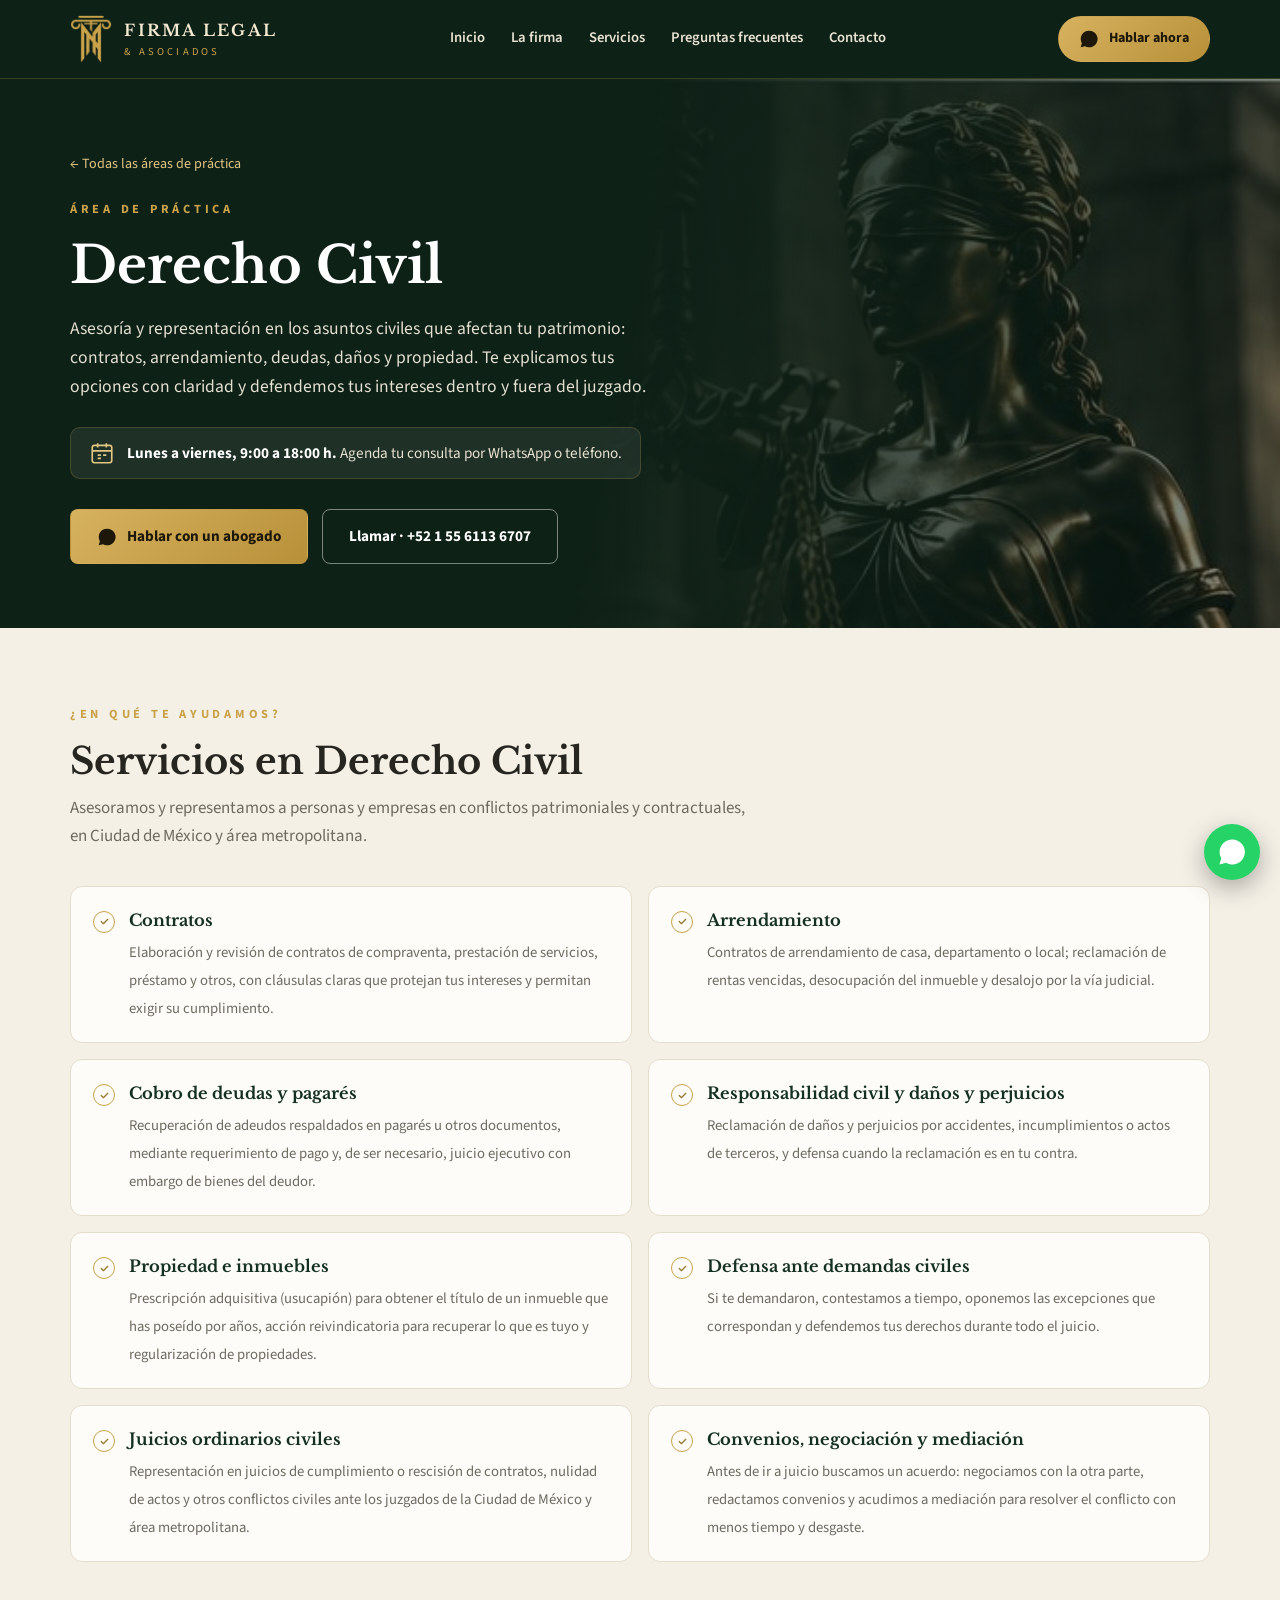
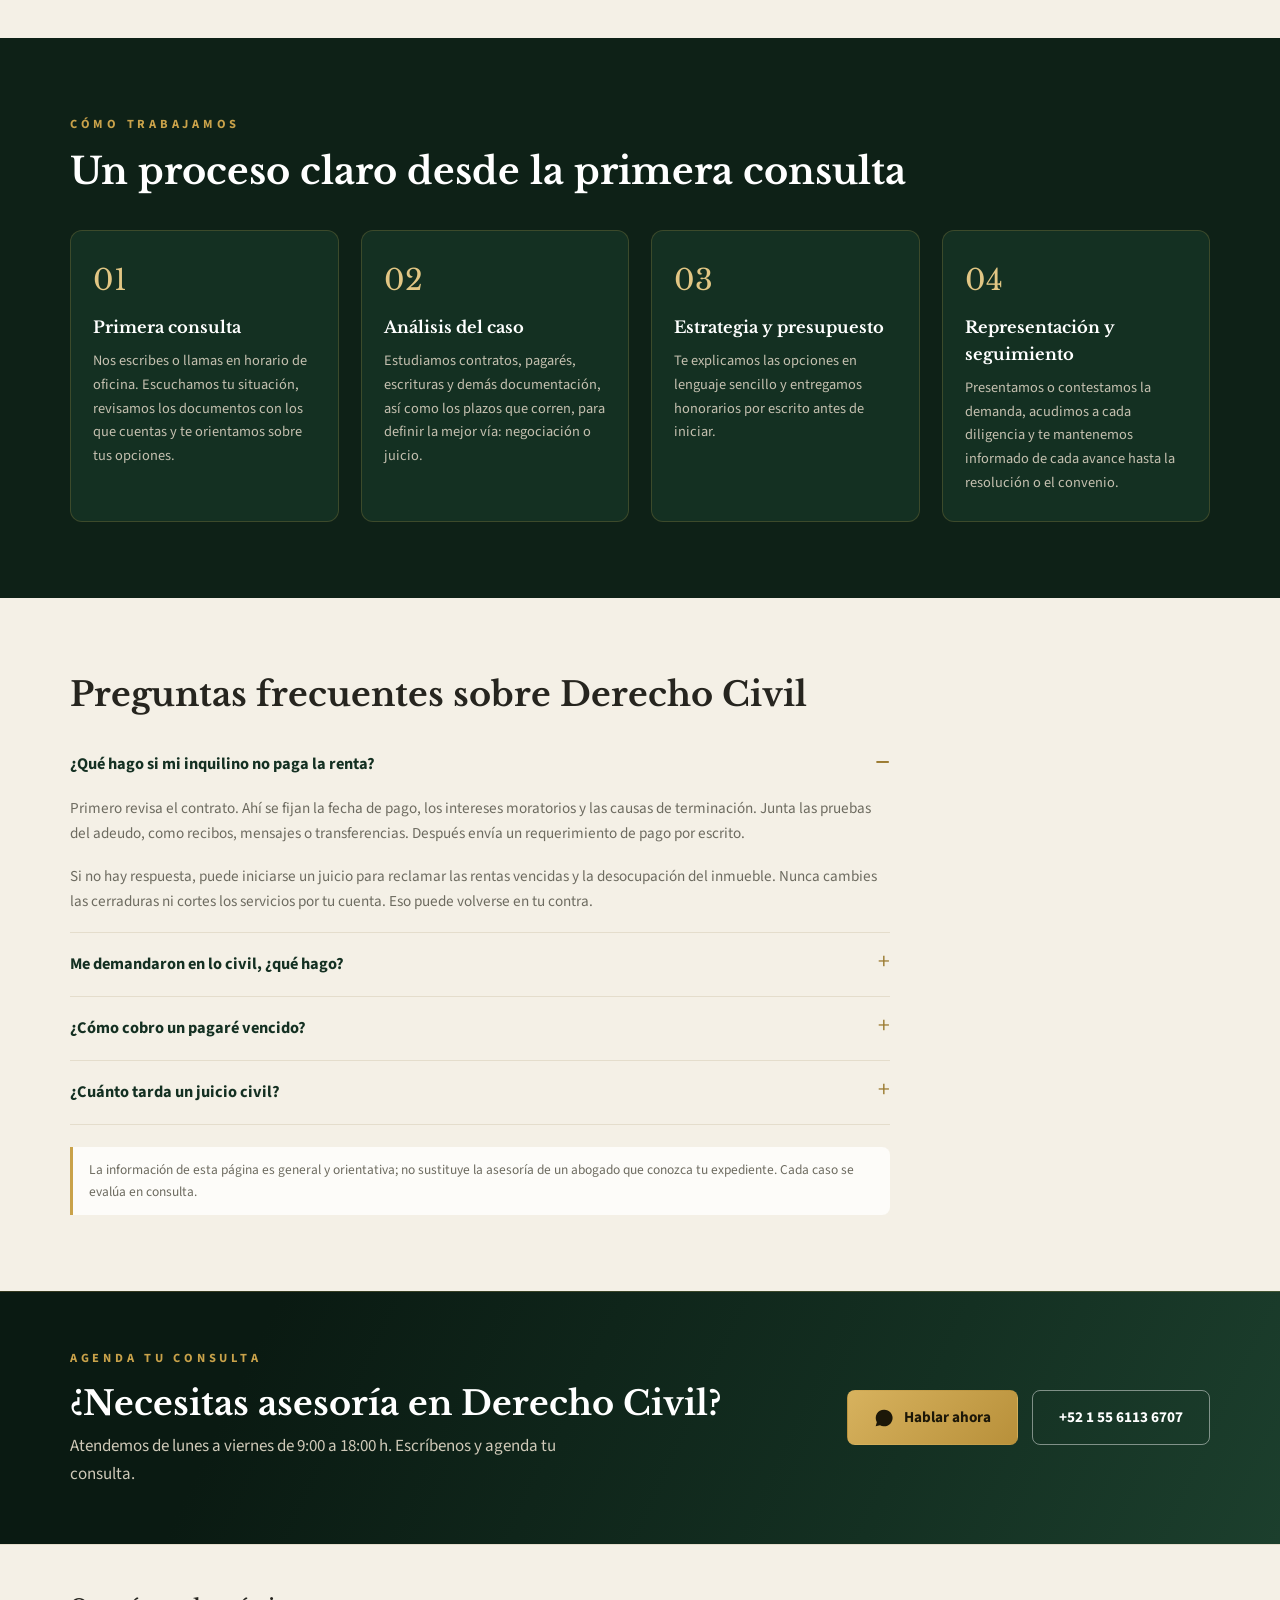
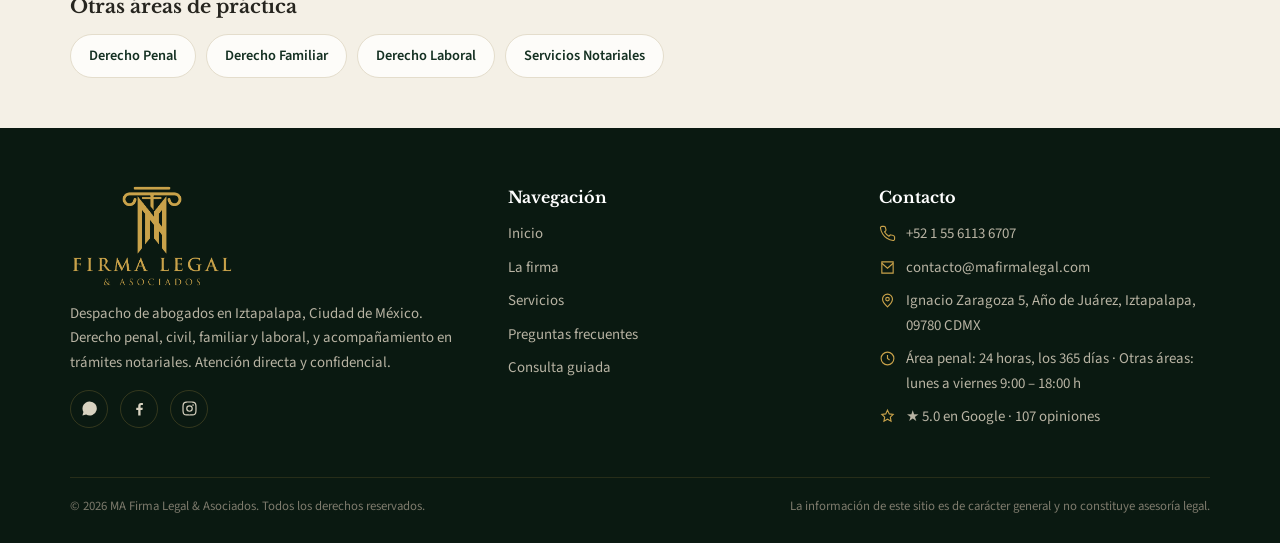
==== civil.html @ 62183c1e "Cambios del cliente: horarios, páginas por área, +11 años, estatua en celular y redes - Portada: hor" ====
<!doctype html>
<html lang="es">
<head>
<meta charset="utf-8">
<meta name="viewport" content="width=device-width, initial-scale=1">
<title>Derecho Civil | Firma Legal & Asociados</title>
<meta name="description" content="Abogados en Derecho Civil en Ciudad de México: contratos, arrendamiento, cobro de pagarés, daños y perjuicios, propiedad e inmuebles y defensa en juicios civiles.">
<link rel="icon" type="image/png" href="assets/marca-dorada.png">
<link rel="preconnect" href="https://fonts.googleapis.com">
<link rel="preconnect" href="https://fonts.gstatic.com" crossorigin>
<link href="https://fonts.googleapis.com/css2?family=Libre+Baskerville:ital,wght@0,400;0,700;1,400&family=Source+Sans+3:wght@400;600;700&display=swap" rel="stylesheet">
<link rel="stylesheet" href="assets/area.css">
</head>
<body data-wa="Hola, necesito asesoría en Derecho Civil.">

<header>
  <div class="wrap nav">
    <a href="index.html" class="brand">
      <img src="assets/marca-dorada.png" alt="Firma Legal & Asociados">
      <div>FIRMA LEGAL<small>& Asociados</small></div>
    </a>
    <nav class="menu" id="menu">
      <a href="index.html">Inicio</a>
      <a href="index.html#firma">La firma</a>
      <a href="index.html#areas">Servicios</a>
      <a href="index.html#faq">Preguntas frecuentes</a>
      <a href="index.html#contacto">Contacto</a>
    </nav>
    <a href="#" class="btn btn-oro wa-link"><svg class="ico-wa" viewBox="0 0 24 24"><path d="M17.5 14.4c-.3-.1-1.8-.9-2-1-.3-.1-.5-.1-.7.1-.2.3-.8 1-.9 1.2-.2.2-.3.2-.6.1-.3-.1-1.3-.5-2.4-1.5-.9-.8-1.5-1.8-1.7-2.1-.2-.3 0-.5.1-.6l.4-.5.3-.5v-.5c-.1-.1-.7-1.6-.9-2.2-.2-.6-.5-.5-.7-.5h-.6c-.2 0-.5.1-.8.4-.3.3-1 1-1 2.5s1.1 2.9 1.2 3.1c.1.2 2.1 3.2 5.1 4.5 2.5 1 3 .8 3.6.8.6-.1 1.8-.7 2-1.4.2-.7.2-1.3.2-1.4-.1-.2-.3-.3-.6-.4zM12 2a10 10 0 0 0-8.6 15l-1.4 5 5.2-1.4A10 10 0 1 0 12 2z"/></svg>Hablar ahora</a>
    <button class="burger" id="burger" aria-label="Menú"><span></span><span></span><span></span></button>
  </div>
</header>

<section class="area-hero">
  <div class="wrap">
    <a class="volver" href="index.html#areas">← Todas las áreas de práctica</a>
    <span class="eyebrow">Área de práctica</span>
    <h1>Derecho Civil</h1>
    <p class="sub">Asesoría y representación en los asuntos civiles que afectan tu patrimonio: contratos, arrendamiento, deudas, daños y propiedad. Te explicamos tus opciones con claridad y defendemos tus intereses dentro y fuera del juzgado.</p>
    <div class="horario"><svg viewBox="0 0 24 24"><rect x="3" y="5" width="18" height="16" rx="2"/><path d="M3 10h18M8 3v4M16 3v4M8 14h3M13 14h3M8 17h3"/></svg><div><b>Lunes a viernes, 9:00 a 18:00 h.</b> Agenda tu consulta por WhatsApp o teléfono.</div></div>
    <div class="ctas">
      <a href="#" class="btn btn-oro wa-link"><svg class="ico-wa" viewBox="0 0 24 24"><path d="M17.5 14.4c-.3-.1-1.8-.9-2-1-.3-.1-.5-.1-.7.1-.2.3-.8 1-.9 1.2-.2.2-.3.2-.6.1-.3-.1-1.3-.5-2.4-1.5-.9-.8-1.5-1.8-1.7-2.1-.2-.3 0-.5.1-.6l.4-.5.3-.5v-.5c-.1-.1-.7-1.6-.9-2.2-.2-.6-.5-.5-.7-.5h-.6c-.2 0-.5.1-.8.4-.3.3-1 1-1 2.5s1.1 2.9 1.2 3.1c.1.2 2.1 3.2 5.1 4.5 2.5 1 3 .8 3.6.8.6-.1 1.8-.7 2-1.4.2-.7.2-1.3.2-1.4-.1-.2-.3-.3-.6-.4zM12 2a10 10 0 0 0-8.6 15l-1.4 5 5.2-1.4A10 10 0 1 0 12 2z"/></svg>Hablar con un abogado</a>
      <a href="tel:+525561136707" class="btn btn-borde">Llamar · +52 1 55 6113 6707</a>
    </div>
  </div>
</section>

<section class="servicios">
  <div class="wrap">
    <span class="eyebrow">¿En qué te ayudamos?</span>
    <h2>Servicios en Derecho Civil</h2>
    <p class="intro">Asesoramos y representamos a personas y empresas en conflictos patrimoniales y contractuales, en Ciudad de México y área metropolitana.</p>
    <ul class="lista">
      <li><b>Contratos</b><span>Elaboración y revisión de contratos de compraventa, prestación de servicios, préstamo y otros, con cláusulas claras que protejan tus intereses y permitan exigir su cumplimiento.</span></li>
      <li><b>Arrendamiento</b><span>Contratos de arrendamiento de casa, departamento o local; reclamación de rentas vencidas, desocupación del inmueble y desalojo por la vía judicial.</span></li>
      <li><b>Cobro de deudas y pagarés</b><span>Recuperación de adeudos respaldados en pagarés u otros documentos, mediante requerimiento de pago y, de ser necesario, juicio ejecutivo con embargo de bienes del deudor.</span></li>
      <li><b>Responsabilidad civil y daños y perjuicios</b><span>Reclamación de daños y perjuicios por accidentes, incumplimientos o actos de terceros, y defensa cuando la reclamación es en tu contra.</span></li>
      <li><b>Propiedad e inmuebles</b><span>Prescripción adquisitiva (usucapión) para obtener el título de un inmueble que has poseído por años, acción reivindicatoria para recuperar lo que es tuyo y regularización de propiedades.</span></li>
      <li><b>Defensa ante demandas civiles</b><span>Si te demandaron, contestamos a tiempo, oponemos las excepciones que correspondan y defendemos tus derechos durante todo el juicio.</span></li>
      <li><b>Juicios ordinarios civiles</b><span>Representación en juicios de cumplimiento o rescisión de contratos, nulidad de actos y otros conflictos civiles ante los juzgados de la Ciudad de México y área metropolitana.</span></li>
      <li><b>Convenios, negociación y mediación</b><span>Antes de ir a juicio buscamos un acuerdo: negociamos con la otra parte, redactamos convenios y acudimos a mediación para resolver el conflicto con menos tiempo y desgaste.</span></li>
    </ul>
  </div>
</section>

<section class="pasos">
  <div class="wrap">
    <span class="eyebrow">Cómo trabajamos</span>
    <h2>Un proceso claro desde la primera consulta</h2>
    <div class="pasos-grid">
      <div class="paso"><b>Primera consulta</b><p>Nos escribes o llamas en horario de oficina. Escuchamos tu situación, revisamos los documentos con los que cuentas y te orientamos sobre tus opciones.</p></div>
      <div class="paso"><b>Análisis del caso</b><p>Estudiamos contratos, pagarés, escrituras y demás documentación, así como los plazos que corren, para definir la mejor vía: negociación o juicio.</p></div>
      <div class="paso"><b>Estrategia y presupuesto</b><p>Te explicamos las opciones en lenguaje sencillo y entregamos honorarios por escrito antes de iniciar.</p></div>
      <div class="paso"><b>Representación y seguimiento</b><p>Presentamos o contestamos la demanda, acudimos a cada diligencia y te mantenemos informado de cada avance hasta la resolución o el convenio.</p></div>
    </div>
  </div>
</section>

<section class="faq-area">
  <div class="wrap">
    <h2>Preguntas frecuentes sobre Derecho Civil</h2>
    <div class="faq">
      <details open><summary>¿Qué hago si mi inquilino no paga la renta?</summary><p>Primero revisa el contrato. Ahí se fijan la fecha de pago, los intereses moratorios y las causas de terminación. Junta las pruebas del adeudo, como recibos, mensajes o transferencias. Después envía un requerimiento de pago por escrito.</p><p>Si no hay respuesta, puede iniciarse un juicio para reclamar las rentas vencidas y la desocupación del inmueble. Nunca cambies las cerraduras ni cortes los servicios por tu cuenta. Eso puede volverse en tu contra.</p></details>
      <details><summary>Me demandaron en lo civil, ¿qué hago?</summary><p>No ignores la notificación. Desde que te emplazan corre un plazo para contestar la demanda; es corto, se cuenta en días hábiles y varía según el tipo de juicio. Si no contestas a tiempo, el juicio sigue sin ti y pueden tenerse por ciertos los hechos que te reclaman. Conserva todos los documentos que te entregaron, anota la fecha en que los recibiste y acude con un abogado cuanto antes.</p></details>
      <details><summary>¿Cómo cobro un pagaré vencido?</summary><p>Un pagaré bien llenado y firmado permite iniciar un juicio ejecutivo. Suele ser más rápido que un juicio ordinario. Desde el inicio puede pedirse el embargo de bienes del deudor para garantizar el pago.</p><p>Conserva siempre el documento original. Revisa también que no haya prescrito. En términos generales, la acción para cobrarlo en juicio dura tres años a partir de la fecha de vencimiento. Tráenos el pagaré y te decimos si procede.</p></details>
      <details><summary>¿Cuánto tarda un juicio civil?</summary><p>Depende del tipo de juicio, de la carga de trabajo del juzgado y de la actitud de la contraparte: un juicio ejecutivo suele ser más rápido que un ordinario, y los recursos o el amparo pueden alargar los tiempos. Por eso no prometemos plazos. Lo que sí hacemos es explicarte desde el inicio las etapas, buscar un convenio cuando conviene y mantenerte informado de cada avance.</p></details>
    </div>
    <p class="aviso">La información de esta página es general y orientativa; no sustituye la asesoría de un abogado que conozca tu expediente. Cada caso se evalúa en consulta.</p>
  </div>
</section>

<div class="cta-final">
  <div class="wrap">
    <div>
      <span class="eyebrow">Agenda tu consulta</span>
      <h2>¿Necesitas asesoría en Derecho Civil?</h2>
      <p>Atendemos de lunes a viernes de 9:00 a 18:00 h. Escríbenos y agenda tu consulta.</p>
    </div>
    <div class="ctas">
      <a href="#" class="btn btn-oro wa-link"><svg class="ico-wa" viewBox="0 0 24 24"><path d="M17.5 14.4c-.3-.1-1.8-.9-2-1-.3-.1-.5-.1-.7.1-.2.3-.8 1-.9 1.2-.2.2-.3.2-.6.1-.3-.1-1.3-.5-2.4-1.5-.9-.8-1.5-1.8-1.7-2.1-.2-.3 0-.5.1-.6l.4-.5.3-.5v-.5c-.1-.1-.7-1.6-.9-2.2-.2-.6-.5-.5-.7-.5h-.6c-.2 0-.5.1-.8.4-.3.3-1 1-1 2.5s1.1 2.9 1.2 3.1c.1.2 2.1 3.2 5.1 4.5 2.5 1 3 .8 3.6.8.6-.1 1.8-.7 2-1.4.2-.7.2-1.3.2-1.4-.1-.2-.3-.3-.6-.4zM12 2a10 10 0 0 0-8.6 15l-1.4 5 5.2-1.4A10 10 0 1 0 12 2z"/></svg>Hablar ahora</a>
      <a href="tel:+525561136707" class="btn btn-borde">+52 1 55 6113 6707</a>
    </div>
  </div>
</div>

<div class="otras">
  <div class="wrap">
    <h3>Otras áreas de práctica</h3>
    <div class="otras-grid">
      <a href="penal.html">Derecho Penal</a>
      <a href="familiar.html">Derecho Familiar</a>
      <a href="laboral.html">Derecho Laboral</a>
      <a href="notarial.html">Servicios Notariales</a>
    </div>
  </div>
</div>

<footer>
  <div class="wrap">
    <div class="foot">
      <div>
        <img src="assets/logo-firma-dorado.png" alt="Firma Legal & Asociados">
        <p>Despacho de abogados en Iztapalapa, Ciudad de México. Derecho penal, civil, familiar y laboral, y acompañamiento en trámites notariales. Atención directa y confidencial.</p>
        <div class="redes">
          <a href="#" class="wa-link" aria-label="WhatsApp"><svg viewBox="0 0 24 24"><path d="M17.5 14.4c-.3-.1-1.8-.9-2-1-.3-.1-.5-.1-.7.1-.2.3-.8 1-.9 1.2-.2.2-.3.2-.6.1-.3-.1-1.3-.5-2.4-1.5-.9-.8-1.5-1.8-1.7-2.1-.2-.3 0-.5.1-.6l.4-.5.3-.5v-.5c-.1-.1-.7-1.6-.9-2.2-.2-.6-.5-.5-.7-.5h-.6c-.2 0-.5.1-.8.4-.3.3-1 1-1 2.5s1.1 2.9 1.2 3.1c.1.2 2.1 3.2 5.1 4.5 2.5 1 3 .8 3.6.8.6-.1 1.8-.7 2-1.4.2-.7.2-1.3.2-1.4-.1-.2-.3-.3-.6-.4zM12 2a10 10 0 0 0-8.6 15l-1.4 5 5.2-1.4A10 10 0 1 0 12 2z"/></svg></a>
          <a href="https://www.facebook.com/mafirmalegal2025" target="_blank" rel="noopener" aria-label="Facebook"><svg viewBox="0 0 24 24"><path d="M13.5 22v-8h2.7l.4-3.2h-3.1V8.8c0-.9.3-1.6 1.6-1.6h1.7V4.4c-.3 0-1.3-.1-2.5-.1-2.5 0-4.1 1.5-4.1 4.2v2.3H7.4V14h2.8v8z"/></svg></a>
          <a href="https://www.instagram.com/mafirmalegal2025" target="_blank" rel="noopener" aria-label="Instagram"><svg viewBox="0 0 24 24"><path d="M12 7.3a4.7 4.7 0 1 0 0 9.4 4.7 4.7 0 0 0 0-9.4zm0 7.7a3 3 0 1 1 0-6 3 3 0 0 1 0 6zm5-8.9a1.1 1.1 0 1 0 0 2.2 1.1 1.1 0 0 0 0-2.2zM12 3.7c2.7 0 3 0 4.1.1 2.7.1 4 1.4 4.1 4.1.1 1.1.1 1.4.1 4.1s0 3-.1 4.1c-.1 2.7-1.4 4-4.1 4.1-1.1.1-1.4.1-4.1.1s-3 0-4.1-.1c-2.7-.1-4-1.4-4.1-4.1-.1-1.1-.1-1.4-.1-4.1s0-3 .1-4.1c.1-2.7 1.4-4 4.1-4.1 1.1-.1 1.4-.1 4.1-.1zM12 2C9.3 2 8.9 2 7.9 2.1 4.2 2.2 2.2 4.2 2.1 7.9 2 8.9 2 9.3 2 12s0 3.1.1 4.1c.1 3.7 2.1 5.7 5.8 5.8 1 .1 1.4.1 4.1.1s3.1 0 4.1-.1c3.7-.1 5.7-2.1 5.8-5.8.1-1 .1-1.4.1-4.1s0-3.1-.1-4.1c-.1-3.7-2.1-5.7-5.8-5.8C15.1 2 14.7 2 12 2z"/></svg></a>
        </div>
      </div>
      <div>
        <h4>Navegación</h4>
        <ul>
          <li><a href="index.html">Inicio</a></li>
          <li><a href="index.html#firma">La firma</a></li>
          <li><a href="index.html#areas">Servicios</a></li>
          <li><a href="index.html#faq">Preguntas frecuentes</a></li>
          <li><a href="consulta.html">Consulta guiada</a></li>
        </ul>
      </div>
      <div>
        <h4>Contacto</h4>
        <ul>
          <li><svg viewBox="0 0 24 24"><path d="M22 16.9v3a2 2 0 0 1-2.2 2 19.8 19.8 0 0 1-8.6-3.1 19.5 19.5 0 0 1-6-6A19.8 19.8 0 0 1 2.1 4.2 2 2 0 0 1 4.1 2h3a2 2 0 0 1 2 1.7c.1.9.4 1.8.7 2.7a2 2 0 0 1-.5 2.1L8 9.8a16 16 0 0 0 6 6l1.3-1.3a2 2 0 0 1 2.1-.4c.9.3 1.8.6 2.7.7a2 2 0 0 1 1.7 2z"/></svg><a href="tel:+525561136707">+52 1 55 6113 6707</a></li>
          <li><svg viewBox="0 0 24 24"><path d="M4 4h16v16H4z"/><path d="m4 6 8 7 8-7"/></svg><a href="mailto:contacto@mafirmalegal.com">contacto@mafirmalegal.com</a></li>
          <li><svg viewBox="0 0 24 24"><path d="M12 21s-7-6.2-7-11a7 7 0 0 1 14 0c0 4.8-7 11-7 11z"/><circle cx="12" cy="10" r="2.5"/></svg><a href="https://maps.google.com/?cid=937065001526612628" target="_blank" rel="noopener">Ignacio Zaragoza 5, Año de Juárez, Iztapalapa, 09780 CDMX</a></li>
          <li><svg viewBox="0 0 24 24"><circle cx="12" cy="12" r="9"/><path d="M12 7v5l3 2"/></svg><span>Área penal: 24 horas, los 365 días · Otras áreas: lunes a viernes 9:00 – 18:00 h</span></li>
          <li><svg viewBox="0 0 24 24"><path d="m12 3 2.5 5.3 5.5.7-4 4 1 5.7-5-2.8-5 2.8 1-5.7-4-4 5.5-.7z"/></svg><a href="https://www.google.com/search?q=MA+Firma+Legal+%26+Asociados+Iztapalapa#lrd=0x85ce0359b6350af7:0xd011fa77371d294,1,,,," target="_blank" rel="noopener">★ 5.0 en Google · 107 opiniones</a></li>
        </ul>
      </div>
    </div>
    <div class="copy">
      <span>© <span id="y"></span> MA Firma Legal & Asociados. Todos los derechos reservados.</span>
      <span>La información de este sitio es de carácter general y no constituye asesoría legal.</span>
    </div>
  </div>
</footer>

<a class="wa-float wa-link" href="#" aria-label="WhatsApp">
  <svg viewBox="0 0 24 24"><path d="M17.5 14.4c-.3-.1-1.8-.9-2-1-.3-.1-.5-.1-.7.1-.2.3-.8 1-.9 1.2-.2.2-.3.2-.6.1-.3-.1-1.3-.5-2.4-1.5-.9-.8-1.5-1.8-1.7-2.1-.2-.3 0-.5.1-.6l.4-.5.3-.5v-.5c-.1-.1-.7-1.6-.9-2.2-.2-.6-.5-.5-.7-.5h-.6c-.2 0-.5.1-.8.4-.3.3-1 1-1 2.5s1.1 2.9 1.2 3.1c.1.2 2.1 3.2 5.1 4.5 2.5 1 3 .8 3.6.8.6-.1 1.8-.7 2-1.4.2-.7.2-1.3.2-1.4-.1-.2-.3-.3-.6-.4zM12 2a10 10 0 0 0-8.6 15l-1.4 5 5.2-1.4A10 10 0 1 0 12 2z"/></svg>
</a>

<script>
  const WHATSAPP = '5215561136707';
  const mensaje = document.body.dataset.wa || 'Hola, necesito asesoría legal.';
  document.querySelectorAll('.wa-link').forEach(a => a.href = 'https://wa.me/' + WHATSAPP + '?text=' + encodeURIComponent(mensaje));
  document.getElementById('y').textContent = new Date().getFullYear();
  const menu = document.getElementById('menu');
  document.getElementById('burger').onclick = () => menu.classList.toggle('open');
</script>
</body>
</html>
---- assets/area.css ----
/* Estilos compartidos de las páginas por área de práctica (penal, civil, familiar, laboral, notarial) */
:root{
  --verde:#0e2117; --verde-2:#143022; --verde-3:#1c3f2d;
  --dorado:#c9a24a; --dorado-claro:#e2c684; --dorado-os:#9a7a30;
  --crema:#f4f0e6; --blanco:#fdfcf9;
  --texto:#26251f; --suave:#6d6b60;
  --linea:#e4ddcc; --linea-verde:rgba(201,162,74,.22);
  --serif:'Libre Baskerville', Georgia, serif; --sans:'Source Sans 3', Arial, sans-serif;
}
*{box-sizing:border-box;margin:0;padding:0}
html{scroll-behavior:smooth}
body{font-family:var(--sans);font-size:17px;line-height:1.65;color:var(--texto);background:var(--crema)}
a{color:inherit;text-decoration:none}
img{max-width:100%;display:block}
h1,h2,h3{font-family:var(--serif);line-height:1.22;font-weight:700}
.wrap{width:min(1140px,100% - 40px);margin-inline:auto}
section{padding:76px 0}
.eyebrow{font-size:.78rem;letter-spacing:.3em;text-transform:uppercase;color:var(--dorado);font-weight:700;display:block;margin-bottom:14px}
.btn{display:inline-flex;align-items:center;justify-content:center;gap:10px;padding:14px 26px;font-weight:700;font-size:.95rem;border-radius:8px;border:1px solid transparent;transition:.2s;cursor:pointer;font-family:var(--sans)}
.btn-oro{background:linear-gradient(135deg,#d7b25e,#b8903a);color:#1c1708}
.btn-oro:hover{filter:brightness(1.08)}
.btn-borde{background:transparent;color:#fff;border-color:rgba(255,255,255,.45)}
.btn-borde:hover{border-color:#fff;background:rgba(255,255,255,.08)}
.ico-wa{width:20px;height:20px;fill:currentColor;flex:none}

/* Encabezado (igual que la portada) */
header{position:sticky;top:0;z-index:50;background:var(--verde);border-bottom:1px solid var(--linea-verde)}
.nav{display:flex;align-items:center;justify-content:space-between;height:78px;gap:18px}
.brand{display:flex;align-items:center;gap:12px;min-width:0}
.brand img{height:48px;width:auto}
.brand div{color:#f4ead2;font-family:var(--serif);font-weight:700;letter-spacing:.14em;font-size:1rem;white-space:nowrap}
.brand small{display:block;font-family:var(--sans);font-weight:400;font-size:.66rem;letter-spacing:.3em;color:var(--dorado);text-transform:uppercase}
.menu{display:flex;gap:26px;font-weight:600;font-size:.92rem;color:#e8e2d2}
.menu a{padding:6px 0;border-bottom:2px solid transparent}
.menu a:hover{color:#fff;border-color:var(--dorado)}
.nav .btn{padding:10px 20px;font-size:.88rem;border-radius:999px}
.burger{display:none;background:none;border:0;cursor:pointer;width:42px;height:42px}
.burger span{display:block;height:2px;background:var(--dorado-claro);margin:8px 9px;border-radius:2px}

/* Portada del área */
.area-hero{background:linear-gradient(100deg,var(--verde) 48%,rgba(14,33,23,.78) 70%,rgba(14,33,23,.45)),url(foto-justicia.jpg) right center/auto 100% no-repeat;background-color:var(--verde);color:#fff;padding:70px 0 64px}
.area-hero .wrap{max-width:720px;margin-left:calc((100% - min(1140px,100% - 40px))/2)}
.volver{display:inline-block;font-size:.88rem;color:var(--dorado-claro);margin-bottom:22px;border-bottom:1px solid transparent}
.volver:hover{border-color:var(--dorado-claro)}
.area-hero h1{font-size:clamp(2.1rem,4.8vw,3.2rem);color:#fff;margin-bottom:18px}
.area-hero .sub{font-size:1.1rem;color:#e4e0d2;margin-bottom:26px;max-width:600px}
.horario{display:inline-flex;align-items:center;gap:12px;background:rgba(255,255,255,.07);border:1px solid var(--linea-verde);border-radius:10px;padding:12px 18px;margin-bottom:30px;font-size:.95rem;color:#e8e2d2}
.horario .n247{width:36px;height:36px;flex:none;border:1.5px solid var(--dorado-claro);border-radius:50%;display:grid;place-items:center;font-size:.62rem;font-weight:700;color:var(--dorado-claro)}
.horario svg{width:26px;height:26px;flex:none;stroke:var(--dorado-claro);fill:none;stroke-width:1.5}
.horario b{color:#fff}
.ctas{display:flex;gap:14px;flex-wrap:wrap}

/* Servicios */
.servicios h2{font-size:clamp(1.7rem,3.4vw,2.3rem);margin-bottom:10px}
.servicios .intro{color:var(--suave);max-width:680px;margin-bottom:36px}
.lista{list-style:none;display:grid;grid-template-columns:repeat(2,1fr);gap:16px}
.lista li{background:var(--blanco);border:1px solid var(--linea);border-radius:12px;padding:20px 22px 20px 58px;position:relative}
.lista li::before{content:"";position:absolute;left:22px;top:24px;width:20px;height:20px;border-radius:50%;border:1.5px solid var(--dorado);background:
  url("data:image/svg+xml,%3Csvg xmlns='http://www.w3.org/2000/svg' viewBox='0 0 24 24' fill='none' stroke='%239a7a30' stroke-width='2.4' stroke-linecap='round' stroke-linejoin='round'%3E%3Cpath d='m6 12 4 4 8-8'/%3E%3C/svg%3E") center/13px no-repeat}
.lista b{display:block;font-family:var(--serif);font-size:1.02rem;color:var(--verde-2);margin-bottom:4px}
.lista span{font-size:.92rem;color:var(--suave)}

/* Cómo trabajamos */
.pasos{background:var(--verde);color:#fff}
.pasos h2{color:#fff;font-size:clamp(1.7rem,3.4vw,2.3rem);margin-bottom:36px}
.pasos-grid{display:grid;grid-template-columns:repeat(4,1fr);gap:22px;counter-reset:p}
.paso{background:var(--verde-2);border:1px solid var(--linea-verde);border-radius:12px;padding:26px 22px}
.paso::before{counter-increment:p;content:"0" counter(p);font-family:var(--serif);font-size:1.8rem;color:var(--dorado-claro);display:block;margin-bottom:10px}
.paso b{display:block;font-family:var(--serif);font-size:1.02rem;margin-bottom:8px}
.paso p{font-size:.9rem;color:#c5c0b0}

/* Preguntas */
.faq-area h2{font-size:clamp(1.6rem,3vw,2.1rem);margin-bottom:18px}
.faq-area .faq{max-width:820px}
details{border-bottom:1px solid var(--linea)}
summary{cursor:pointer;padding:18px 0;font-weight:700;font-size:1.02rem;color:var(--verde-2);list-style:none;display:flex;justify-content:space-between;gap:16px}
summary::-webkit-details-marker{display:none}
summary::after{content:"+";color:var(--dorado-os);font-size:1.3rem;line-height:1;font-family:var(--serif)}
details[open] summary::after{content:"–"}
details p{padding:0 0 18px;color:var(--suave);font-size:.95rem}
.aviso{margin-top:22px;font-size:.84rem;color:var(--suave);background:var(--blanco);border-left:3px solid var(--dorado);padding:12px 16px;border-radius:0 8px 8px 0;max-width:820px}

/* Cierre */
.cta-final{background:linear-gradient(115deg,#0a1a12 20%,#143022 70%,#1c3f2d),var(--verde);color:#fff;padding:56px 0;border-top:1px solid var(--linea-verde)}
.cta-final .wrap{display:flex;justify-content:space-between;align-items:center;gap:30px;flex-wrap:wrap}
.cta-final h2{font-size:clamp(1.5rem,3vw,2.1rem);color:#fff;margin-bottom:8px}
.cta-final p{color:#cfc9b8;max-width:520px}
.otras{background:var(--crema);padding:50px 0;border-top:1px solid var(--linea)}
.otras h3{font-size:1.2rem;margin-bottom:16px}
.otras-grid{display:flex;gap:10px;flex-wrap:wrap}
.otras-grid a{background:var(--blanco);border:1px solid var(--linea);border-radius:999px;padding:9px 18px;font-size:.9rem;font-weight:600;color:var(--verde-2);transition:.2s}
.otras-grid a:hover{border-color:var(--dorado);color:var(--dorado-os)}

/* Pie (igual que la portada) */
footer{background:#0a1911;color:#b8b3a3;padding:56px 0 26px;font-size:.93rem}
.foot{display:grid;grid-template-columns:1.2fr 1fr 1fr;gap:40px;align-items:start}
.foot img{height:104px;width:auto;margin-bottom:14px}
.foot h4{color:#fff;font-family:var(--serif);margin-bottom:12px;font-size:1rem}
.foot ul{list-style:none}
.foot li{margin-bottom:9px;display:flex;gap:10px;align-items:flex-start}
.foot li svg{width:17px;height:17px;stroke:var(--dorado);fill:none;stroke-width:1.6;flex:none;margin-top:3px}
.foot a:hover{color:var(--dorado-claro)}
.redes{display:flex;gap:12px;margin-top:14px}
.redes a{width:38px;height:38px;border:1px solid var(--linea-verde);border-radius:50%;display:grid;place-items:center;transition:.2s}
.redes a:hover{background:var(--verde-3);border-color:var(--dorado)}
.redes svg{width:17px;height:17px;fill:#d8d2c0}
.copy{border-top:1px solid rgba(201,162,74,.15);margin-top:38px;padding-top:18px;display:flex;justify-content:space-between;flex-wrap:wrap;gap:10px;font-size:.8rem;color:#7d7a6c}
.wa-float{position:fixed;right:20px;bottom:20px;z-index:60;width:56px;height:56px;border-radius:50%;background:#25d366;display:grid;place-items:center;box-shadow:0 8px 24px rgba(0,0,0,.3)}
.wa-float svg{width:30px;height:30px;fill:#fff}

@media (max-width:1000px){
  .area-hero{background:var(--verde)}
  .area-hero .wrap{margin-inline:auto}
  .pasos-grid{grid-template-columns:1fr 1fr}
}
@media (max-width:860px){
  .menu{display:none;position:absolute;left:0;right:0;top:78px;background:var(--verde);border-bottom:1px solid var(--linea-verde);flex-direction:column;gap:0;padding:6px 0}
  .menu.open{display:flex}
  .menu a{padding:14px 22px;border-bottom:1px solid rgba(255,255,255,.07)}
  .burger{display:block}
  .nav > .btn{display:none}
  .lista{grid-template-columns:1fr}
}
@media (max-width:620px){
  section{padding:58px 0}
  .pasos-grid{grid-template-columns:1fr}
  .brand div{display:none}
  .foot{grid-template-columns:1fr}
  .ctas .btn,.cta-final .btn{width:100%}
}
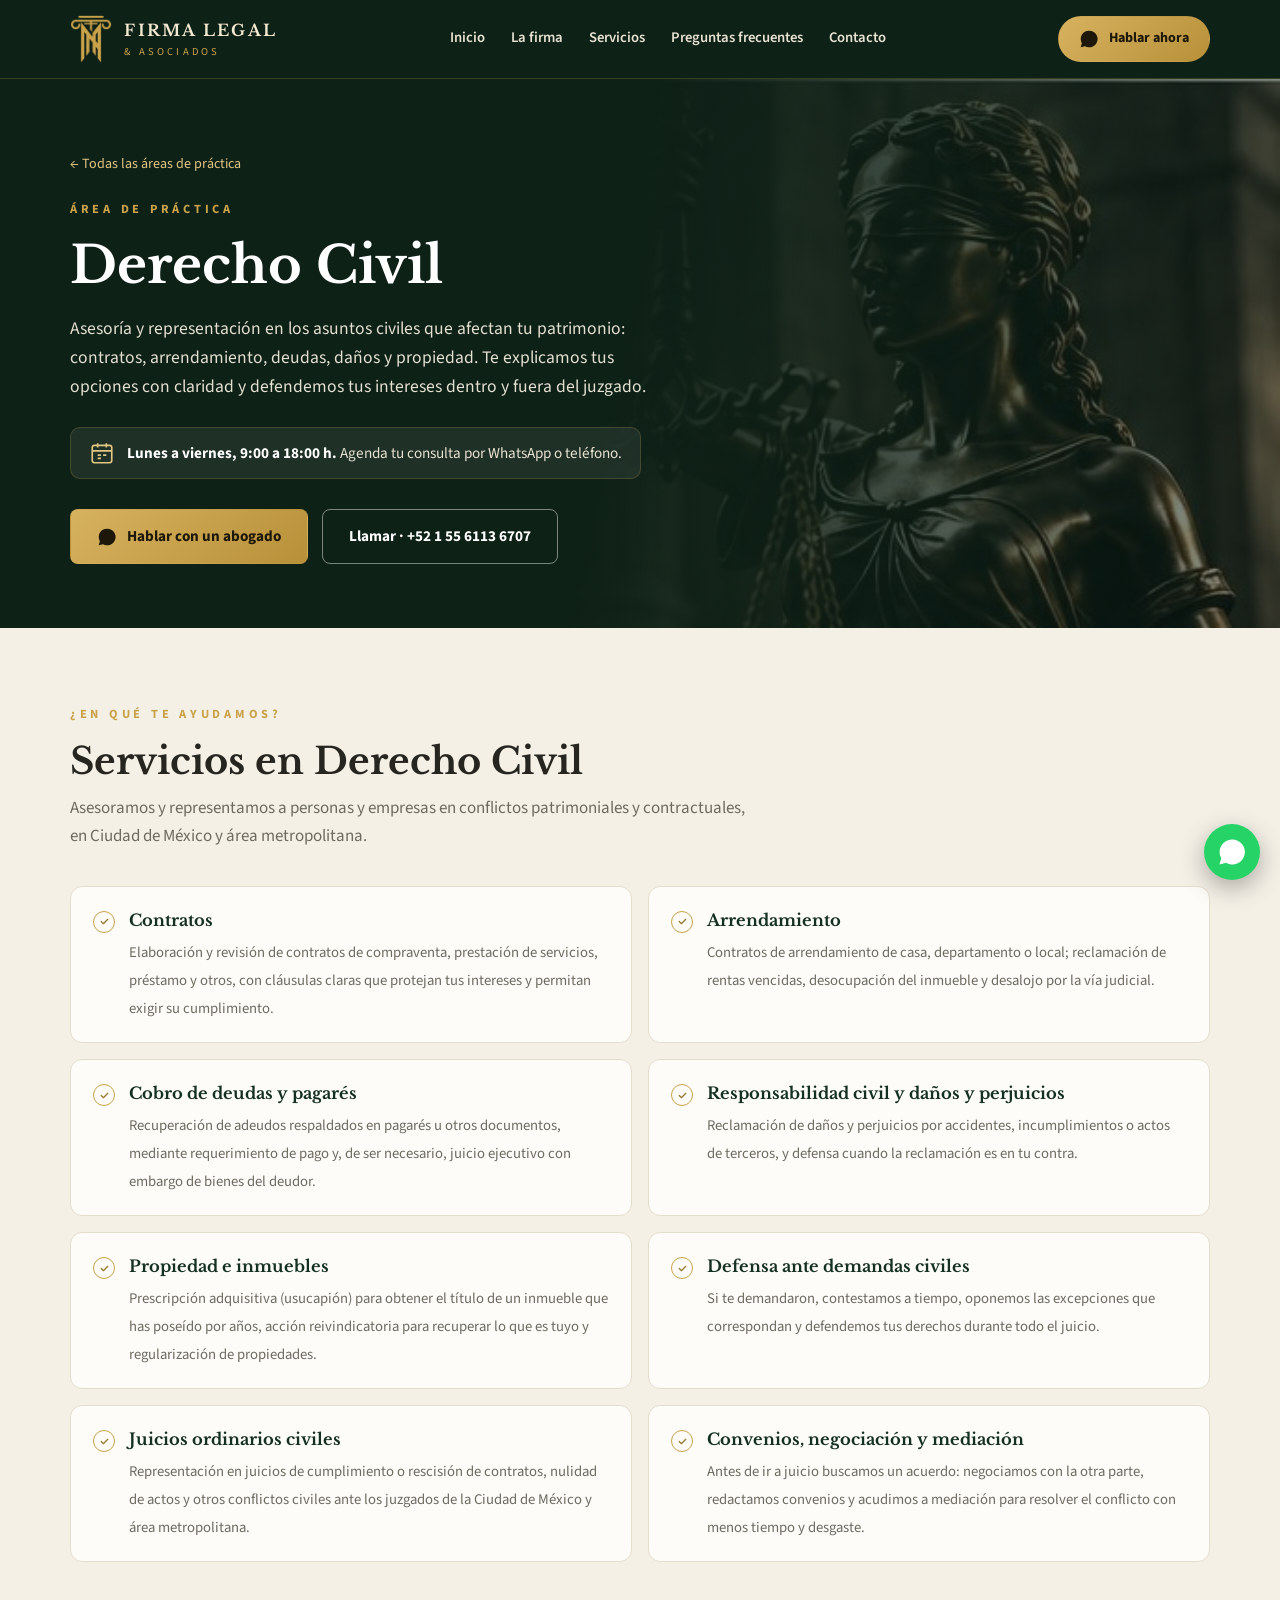
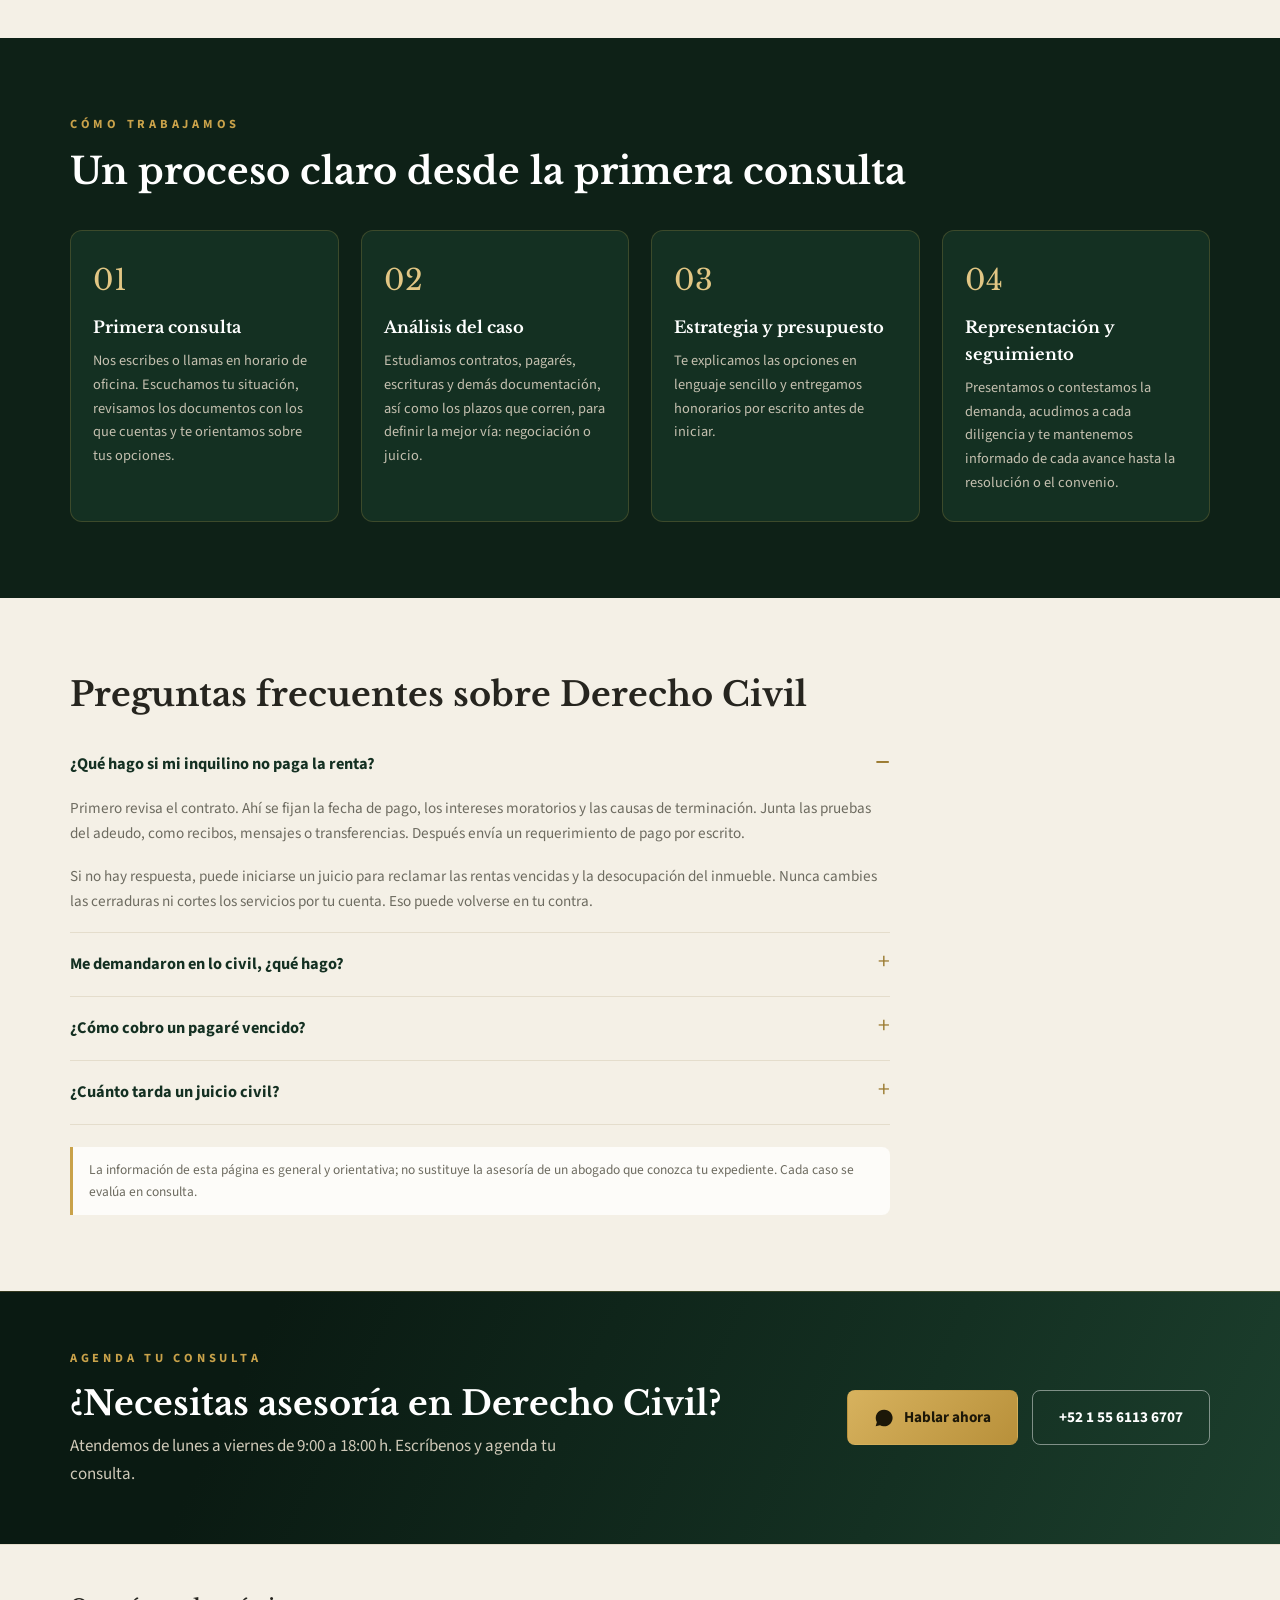
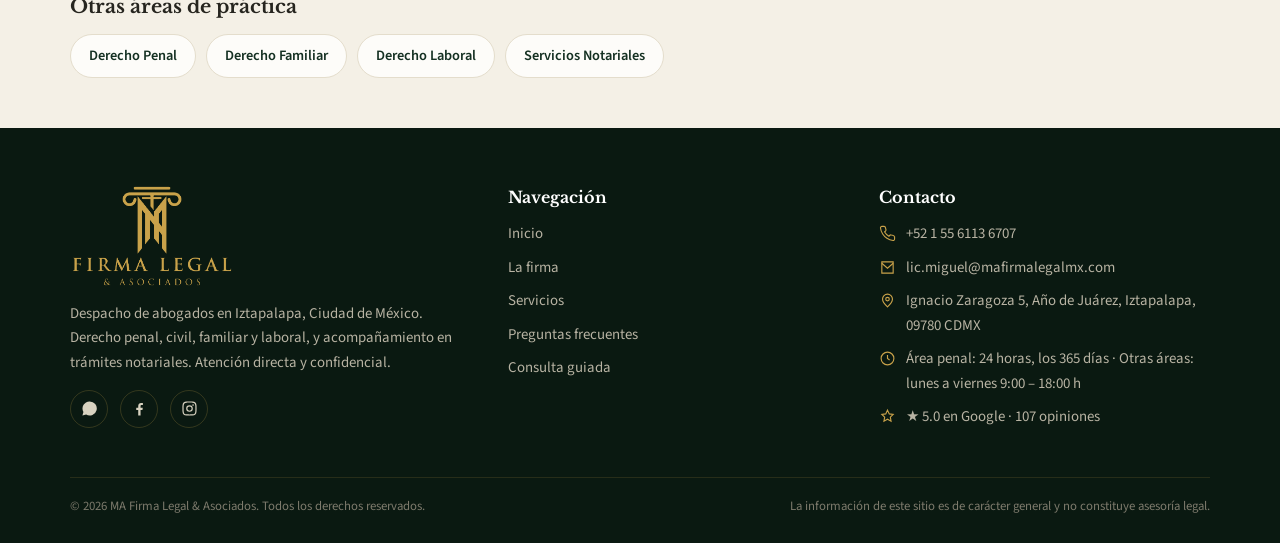
==== commit 3315ead6: "Correo de contacto real: lic.miguel@mafirmalegalmx.com Co-Authored-By: Claude Fable 5.1 <noreply@ant" ====
--- a/civil.html
+++ b/civil.html
@@ -141,7 +141,7 @@
         <h4>Contacto</h4>
         <ul>
           <li><svg viewBox="0 0 24 24"><path d="M22 16.9v3a2 2 0 0 1-2.2 2 19.8 19.8 0 0 1-8.6-3.1 19.5 19.5 0 0 1-6-6A19.8 19.8 0 0 1 2.1 4.2 2 2 0 0 1 4.1 2h3a2 2 0 0 1 2 1.7c.1.9.4 1.8.7 2.7a2 2 0 0 1-.5 2.1L8 9.8a16 16 0 0 0 6 6l1.3-1.3a2 2 0 0 1 2.1-.4c.9.3 1.8.6 2.7.7a2 2 0 0 1 1.7 2z"/></svg><a href="tel:+525561136707">+52 1 55 6113 6707</a></li>
-          <li><svg viewBox="0 0 24 24"><path d="M4 4h16v16H4z"/><path d="m4 6 8 7 8-7"/></svg><a href="mailto:contacto@mafirmalegal.com">contacto@mafirmalegal.com</a></li>
+          <li><svg viewBox="0 0 24 24"><path d="M4 4h16v16H4z"/><path d="m4 6 8 7 8-7"/></svg><a href="mailto:lic.miguel@mafirmalegalmx.com">lic.miguel@mafirmalegalmx.com</a></li>
           <li><svg viewBox="0 0 24 24"><path d="M12 21s-7-6.2-7-11a7 7 0 0 1 14 0c0 4.8-7 11-7 11z"/><circle cx="12" cy="10" r="2.5"/></svg><a href="https://maps.google.com/?cid=937065001526612628" target="_blank" rel="noopener">Ignacio Zaragoza 5, Año de Juárez, Iztapalapa, 09780 CDMX</a></li>
           <li><svg viewBox="0 0 24 24"><circle cx="12" cy="12" r="9"/><path d="M12 7v5l3 2"/></svg><span>Área penal: 24 horas, los 365 días · Otras áreas: lunes a viernes 9:00 – 18:00 h</span></li>
           <li><svg viewBox="0 0 24 24"><path d="m12 3 2.5 5.3 5.5.7-4 4 1 5.7-5-2.8-5 2.8 1-5.7-4-4 5.5-.7z"/></svg><a href="https://www.google.com/search?q=MA+Firma+Legal+%26+Asociados+Iztapalapa#lrd=0x85ce0359b6350af7:0xd011fa77371d294,1,,,," target="_blank" rel="noopener">★ 5.0 en Google · 107 opiniones</a></li>
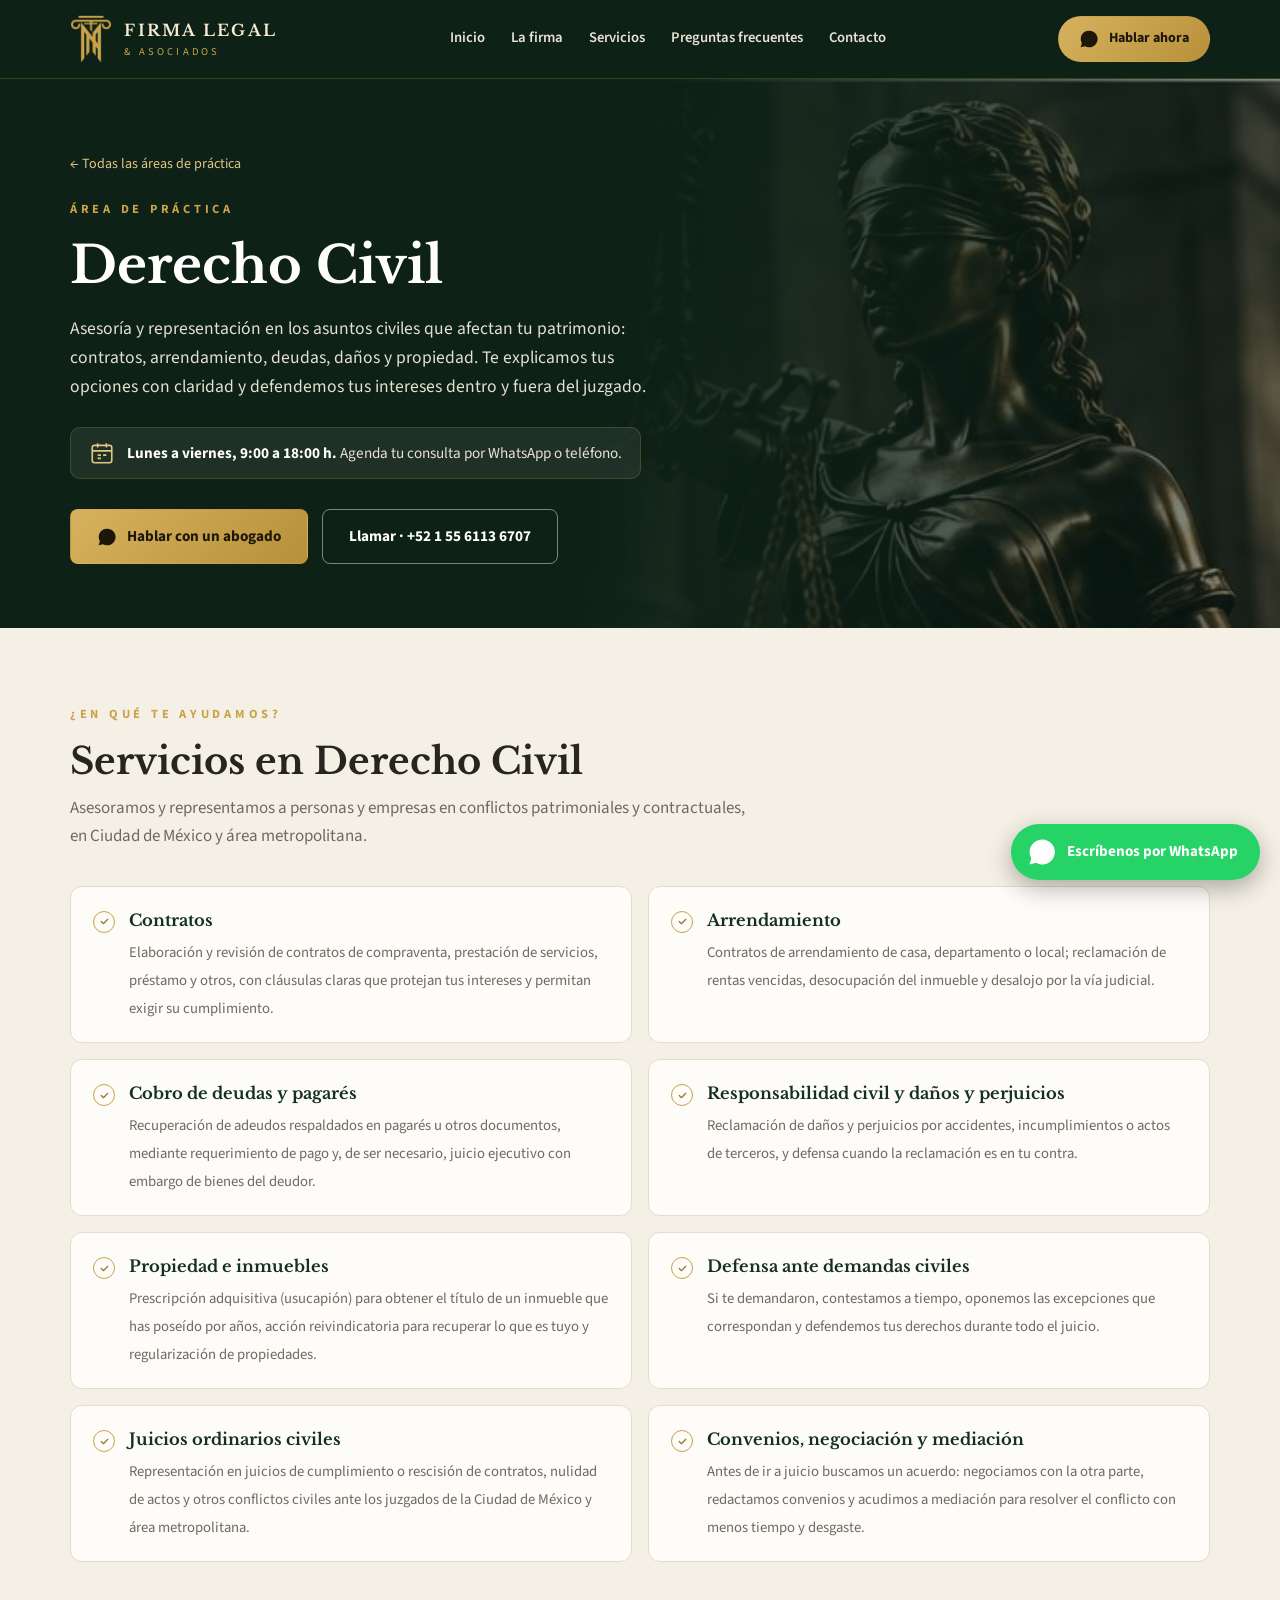
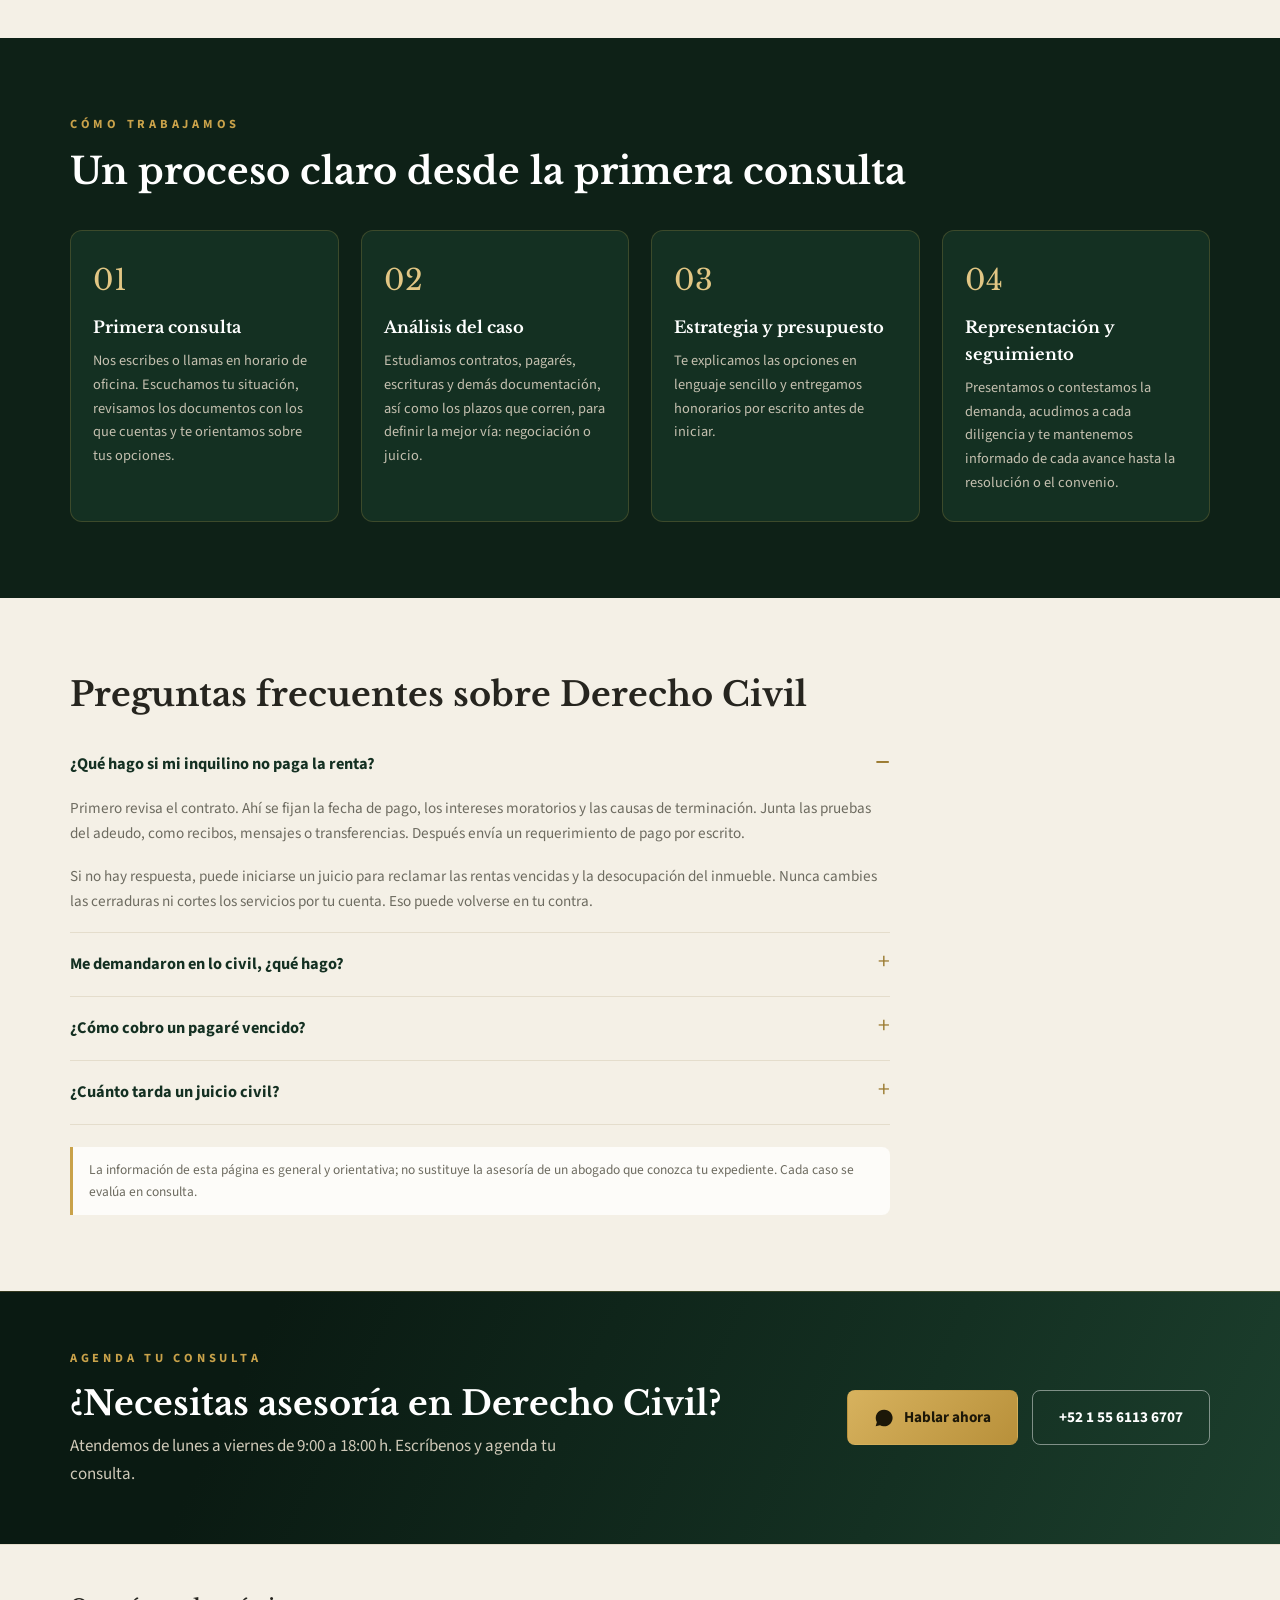
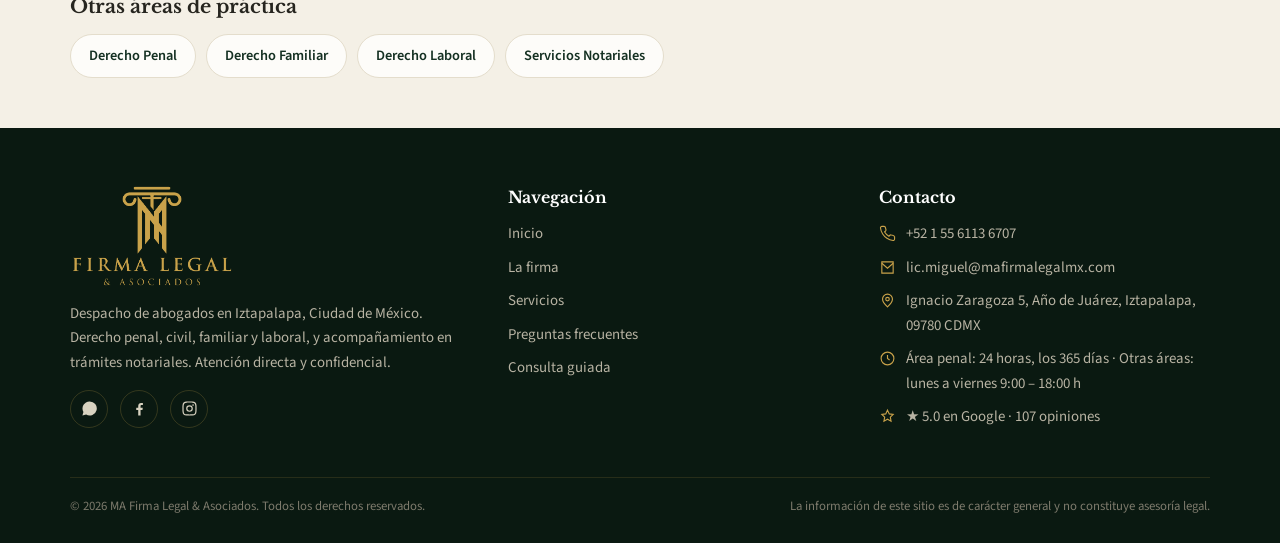
==== commit 1cacabcb: "Etiqueta de Google Ads y conversión de clics a WhatsApp; botón flotante con texto en todas las págin" ====
--- a/civil.html
+++ b/civil.html
@@ -10,6 +10,15 @@
 <link rel="preconnect" href="https://fonts.gstatic.com" crossorigin>
 <link href="https://fonts.googleapis.com/css2?family=Libre+Baskerville:ital,wght@0,400;0,700;1,400&family=Source+Sans+3:wght@400;600;700&display=swap" rel="stylesheet">
 <link rel="stylesheet" href="assets/area.css">
+<!-- Etiqueta de Google (Google Ads AW-18554490523) -->
+<script async src="https://www.googletagmanager.com/gtag/js?id=AW-18554490523"></script>
+<script>
+  window.dataLayer = window.dataLayer || [];
+  function gtag(){dataLayer.push(arguments);}
+  gtag('js', new Date());
+  gtag('config', 'AW-18554490523');
+</script>
+<script src="assets/medicion.js" defer></script>
 </head>
 <body data-wa="Hola, necesito asesoría en Derecho Civil.">
 
@@ -144,7 +153,7 @@
           <li><svg viewBox="0 0 24 24"><path d="M4 4h16v16H4z"/><path d="m4 6 8 7 8-7"/></svg><a href="mailto:lic.miguel@mafirmalegalmx.com">lic.miguel@mafirmalegalmx.com</a></li>
           <li><svg viewBox="0 0 24 24"><path d="M12 21s-7-6.2-7-11a7 7 0 0 1 14 0c0 4.8-7 11-7 11z"/><circle cx="12" cy="10" r="2.5"/></svg><a href="https://maps.google.com/?cid=937065001526612628" target="_blank" rel="noopener">Ignacio Zaragoza 5, Año de Juárez, Iztapalapa, 09780 CDMX</a></li>
           <li><svg viewBox="0 0 24 24"><circle cx="12" cy="12" r="9"/><path d="M12 7v5l3 2"/></svg><span>Área penal: 24 horas, los 365 días · Otras áreas: lunes a viernes 9:00 – 18:00 h</span></li>
-          <li><svg viewBox="0 0 24 24"><path d="m12 3 2.5 5.3 5.5.7-4 4 1 5.7-5-2.8-5 2.8 1-5.7-4-4 5.5-.7z"/></svg><a href="https://www.google.com/search?q=MA+Firma+Legal+%26+Asociados+Iztapalapa#lrd=0x85ce0359b6350af7:0xd011fa77371d294,1,,,," target="_blank" rel="noopener">★ 5.0 en Google · 107 opiniones</a></li>
+          <li><svg viewBox="0 0 24 24"><path d="m12 3 2.5 5.3 5.5.7-4 4 1 5.7-5-2.8-5 2.8 1-5.7-4-4 5.5-.7z"/></svg><a href="https://search.google.com/local/reviews?placeid=ChIJ9wo1tlkDzoURlNJxc6cfAQ0" target="_blank" rel="noopener">★ 5.0 en Google · 107 opiniones</a></li>
         </ul>
       </div>
     </div>
@@ -156,7 +165,7 @@
 </footer>
 
 <a class="wa-float wa-link" href="#" aria-label="WhatsApp">
-  <svg viewBox="0 0 24 24"><path d="M17.5 14.4c-.3-.1-1.8-.9-2-1-.3-.1-.5-.1-.7.1-.2.3-.8 1-.9 1.2-.2.2-.3.2-.6.1-.3-.1-1.3-.5-2.4-1.5-.9-.8-1.5-1.8-1.7-2.1-.2-.3 0-.5.1-.6l.4-.5.3-.5v-.5c-.1-.1-.7-1.6-.9-2.2-.2-.6-.5-.5-.7-.5h-.6c-.2 0-.5.1-.8.4-.3.3-1 1-1 2.5s1.1 2.9 1.2 3.1c.1.2 2.1 3.2 5.1 4.5 2.5 1 3 .8 3.6.8.6-.1 1.8-.7 2-1.4.2-.7.2-1.3.2-1.4-.1-.2-.3-.3-.6-.4zM12 2a10 10 0 0 0-8.6 15l-1.4 5 5.2-1.4A10 10 0 1 0 12 2z"/></svg>
+  <svg viewBox="0 0 24 24"><path d="M17.5 14.4c-.3-.1-1.8-.9-2-1-.3-.1-.5-.1-.7.1-.2.3-.8 1-.9 1.2-.2.2-.3.2-.6.1-.3-.1-1.3-.5-2.4-1.5-.9-.8-1.5-1.8-1.7-2.1-.2-.3 0-.5.1-.6l.4-.5.3-.5v-.5c-.1-.1-.7-1.6-.9-2.2-.2-.6-.5-.5-.7-.5h-.6c-.2 0-.5.1-.8.4-.3.3-1 1-1 2.5s1.1 2.9 1.2 3.1c.1.2 2.1 3.2 5.1 4.5 2.5 1 3 .8 3.6.8.6-.1 1.8-.7 2-1.4.2-.7.2-1.3.2-1.4-.1-.2-.3-.3-.6-.4zM12 2a10 10 0 0 0-8.6 15l-1.4 5 5.2-1.4A10 10 0 1 0 12 2z"/></svg><span class="wa-txt">Escríbenos por WhatsApp</span>
 </a>
 
 <script>
--- a/assets/area.css
+++ b/assets/area.css
@@ -105,8 +105,12 @@
 .redes a:hover{background:var(--verde-3);border-color:var(--dorado)}
 .redes svg{width:17px;height:17px;fill:#d8d2c0}
 .copy{border-top:1px solid rgba(201,162,74,.15);margin-top:38px;padding-top:18px;display:flex;justify-content:space-between;flex-wrap:wrap;gap:10px;font-size:.8rem;color:#7d7a6c}
-.wa-float{position:fixed;right:20px;bottom:20px;z-index:60;width:56px;height:56px;border-radius:50%;background:#25d366;display:grid;place-items:center;box-shadow:0 8px 24px rgba(0,0,0,.3)}
-.wa-float svg{width:30px;height:30px;fill:#fff}
+.wa-float{position:fixed;right:20px;bottom:20px;z-index:60;min-width:56px;height:56px;border-radius:30px;background:#25d366;display:flex;align-items:center;justify-content:center;gap:10px;text-decoration:none;box-shadow:0 8px 24px rgba(0,0,0,.3);animation:wa-pulso 2.6s infinite}
+.wa-float svg{width:30px;height:30px;fill:#fff;flex:none}
+.wa-float .wa-txt{display:none;color:#fff;font-weight:700;font-size:.95rem;white-space:nowrap}
+@media (min-width:760px){.wa-float{padding:0 22px 0 16px}.wa-float .wa-txt{display:block}}
+@keyframes wa-pulso{0%{box-shadow:0 0 0 0 rgba(37,211,102,.5),0 8px 24px rgba(0,0,0,.3)}70%{box-shadow:0 0 0 16px rgba(37,211,102,0),0 8px 24px rgba(0,0,0,.3)}100%{box-shadow:0 0 0 0 rgba(37,211,102,0),0 8px 24px rgba(0,0,0,.3)}}
+@media (prefers-reduced-motion:reduce){.wa-float{animation:none}}
 
 @media (max-width:1000px){
   .area-hero{background:var(--verde)}
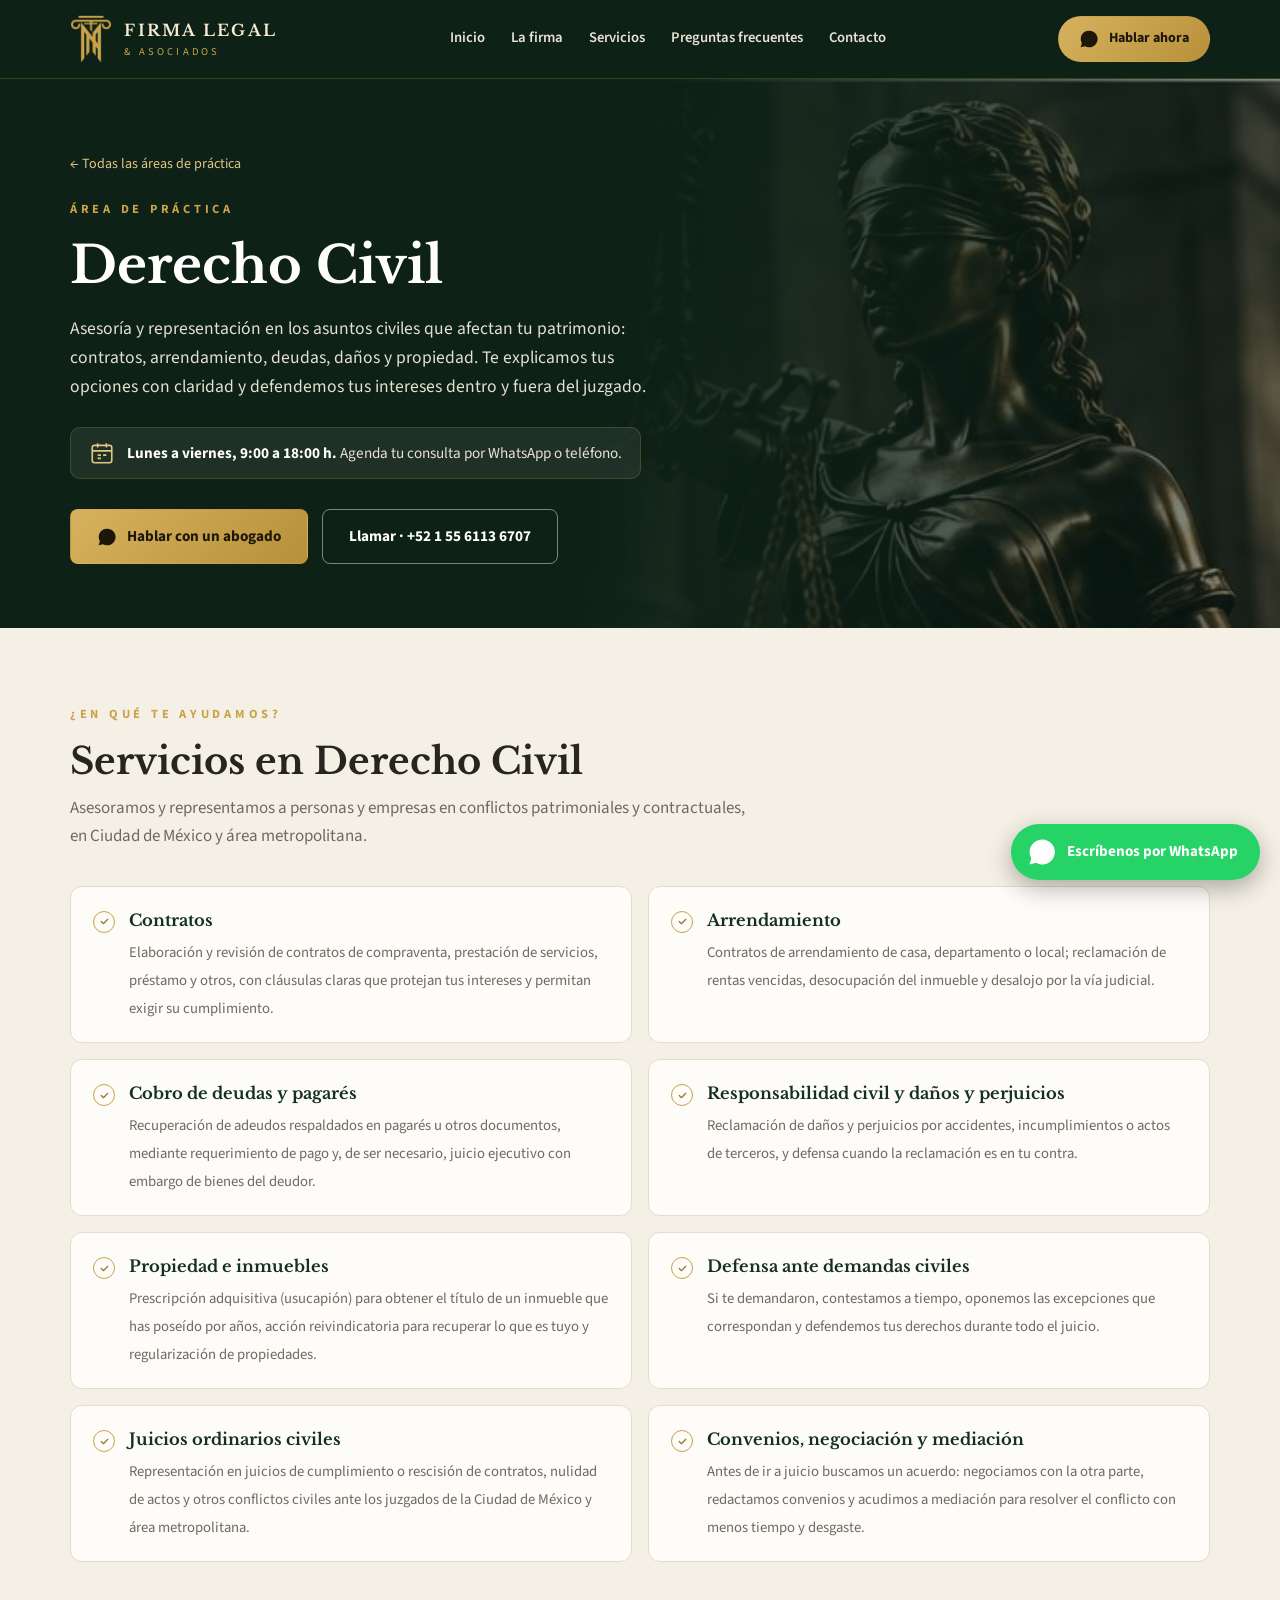
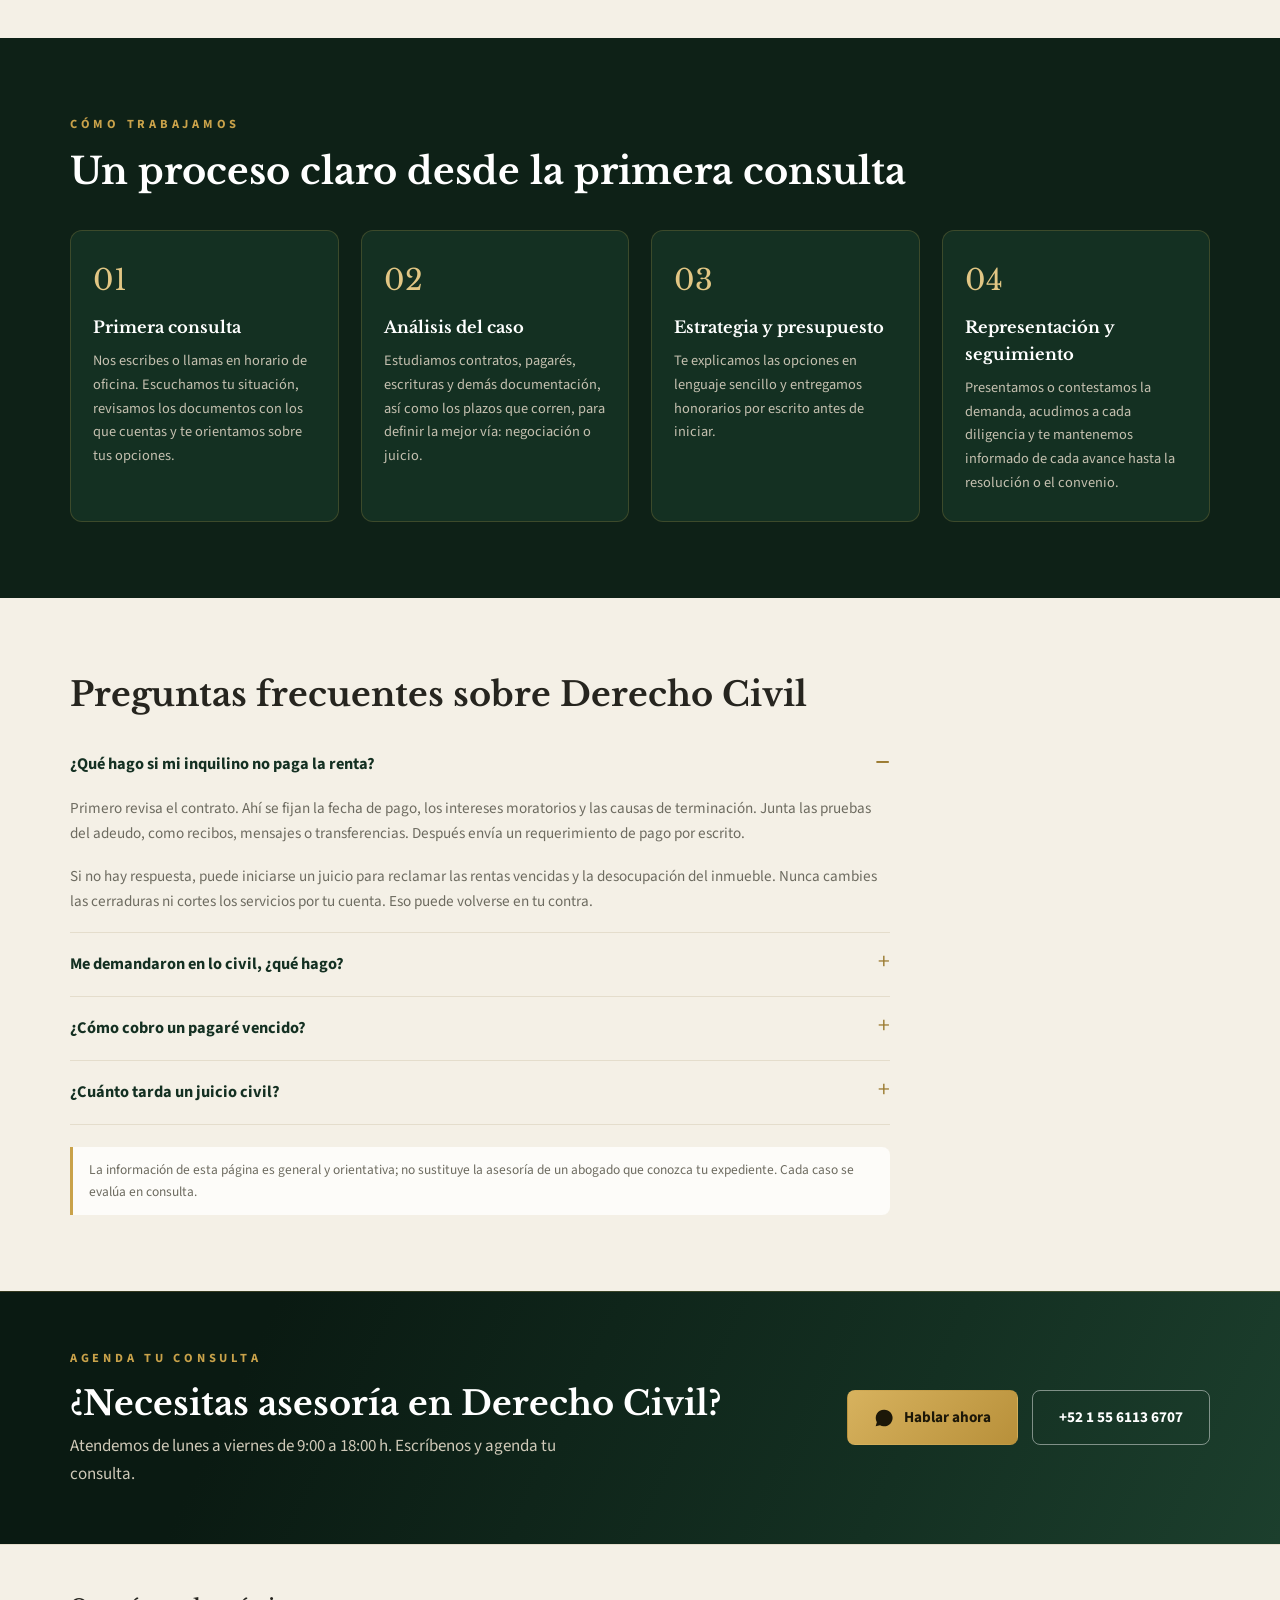
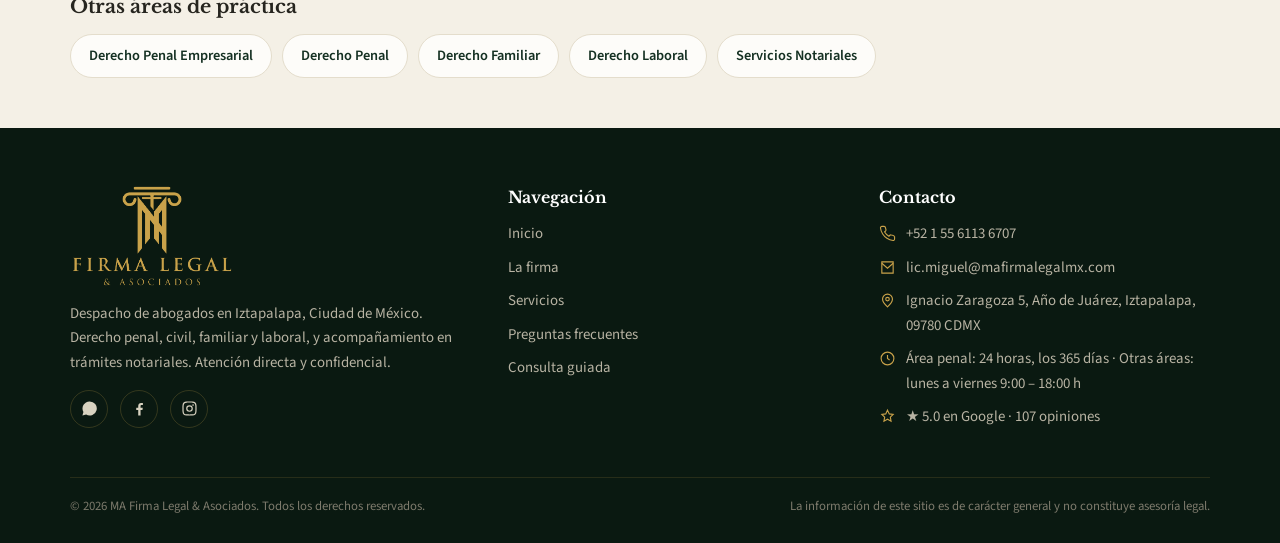
==== commit 6080874a: "Nueva área: Derecho Penal Empresarial (tarjeta en portada y página /empresarial) Texto del cliente: " ====
--- a/civil.html
+++ b/civil.html
@@ -116,6 +116,7 @@
   <div class="wrap">
     <h3>Otras áreas de práctica</h3>
     <div class="otras-grid">
+      <a href="empresarial.html">Derecho Penal Empresarial</a>
       <a href="penal.html">Derecho Penal</a>
       <a href="familiar.html">Derecho Familiar</a>
       <a href="laboral.html">Derecho Laboral</a>
--- a/assets/area.css
+++ b/assets/area.css
@@ -39,6 +39,8 @@
 
 /* Portada del área */
 .area-hero{background:linear-gradient(100deg,var(--verde) 48%,rgba(14,33,23,.78) 70%,rgba(14,33,23,.45)),url(foto-justicia.jpg) right center/auto 100% no-repeat;background-color:var(--verde);color:#fff;padding:70px 0 64px}
+.area-hero.empresa{background:linear-gradient(100deg,var(--verde) 48%,rgba(14,33,23,.8) 70%,rgba(14,33,23,.5)),url(foto-despacho.jpg) right bottom/auto 112% no-repeat;background-color:var(--verde)}
+.pasos-grid.tres{grid-template-columns:repeat(3,1fr)}
 .area-hero .wrap{max-width:720px;margin-left:calc((100% - min(1140px,100% - 40px))/2)}
 .volver{display:inline-block;font-size:.88rem;color:var(--dorado-claro);margin-bottom:22px;border-bottom:1px solid transparent}
 .volver:hover{border-color:var(--dorado-claro)}
@@ -113,7 +115,8 @@
 @media (prefers-reduced-motion:reduce){.wa-float{animation:none}}
 
 @media (max-width:1000px){
-  .area-hero{background:var(--verde)}
+  .area-hero,.area-hero.empresa{background:var(--verde)}
+  .pasos-grid.tres{grid-template-columns:1fr}
   .area-hero .wrap{margin-inline:auto}
   .pasos-grid{grid-template-columns:1fr 1fr}
 }
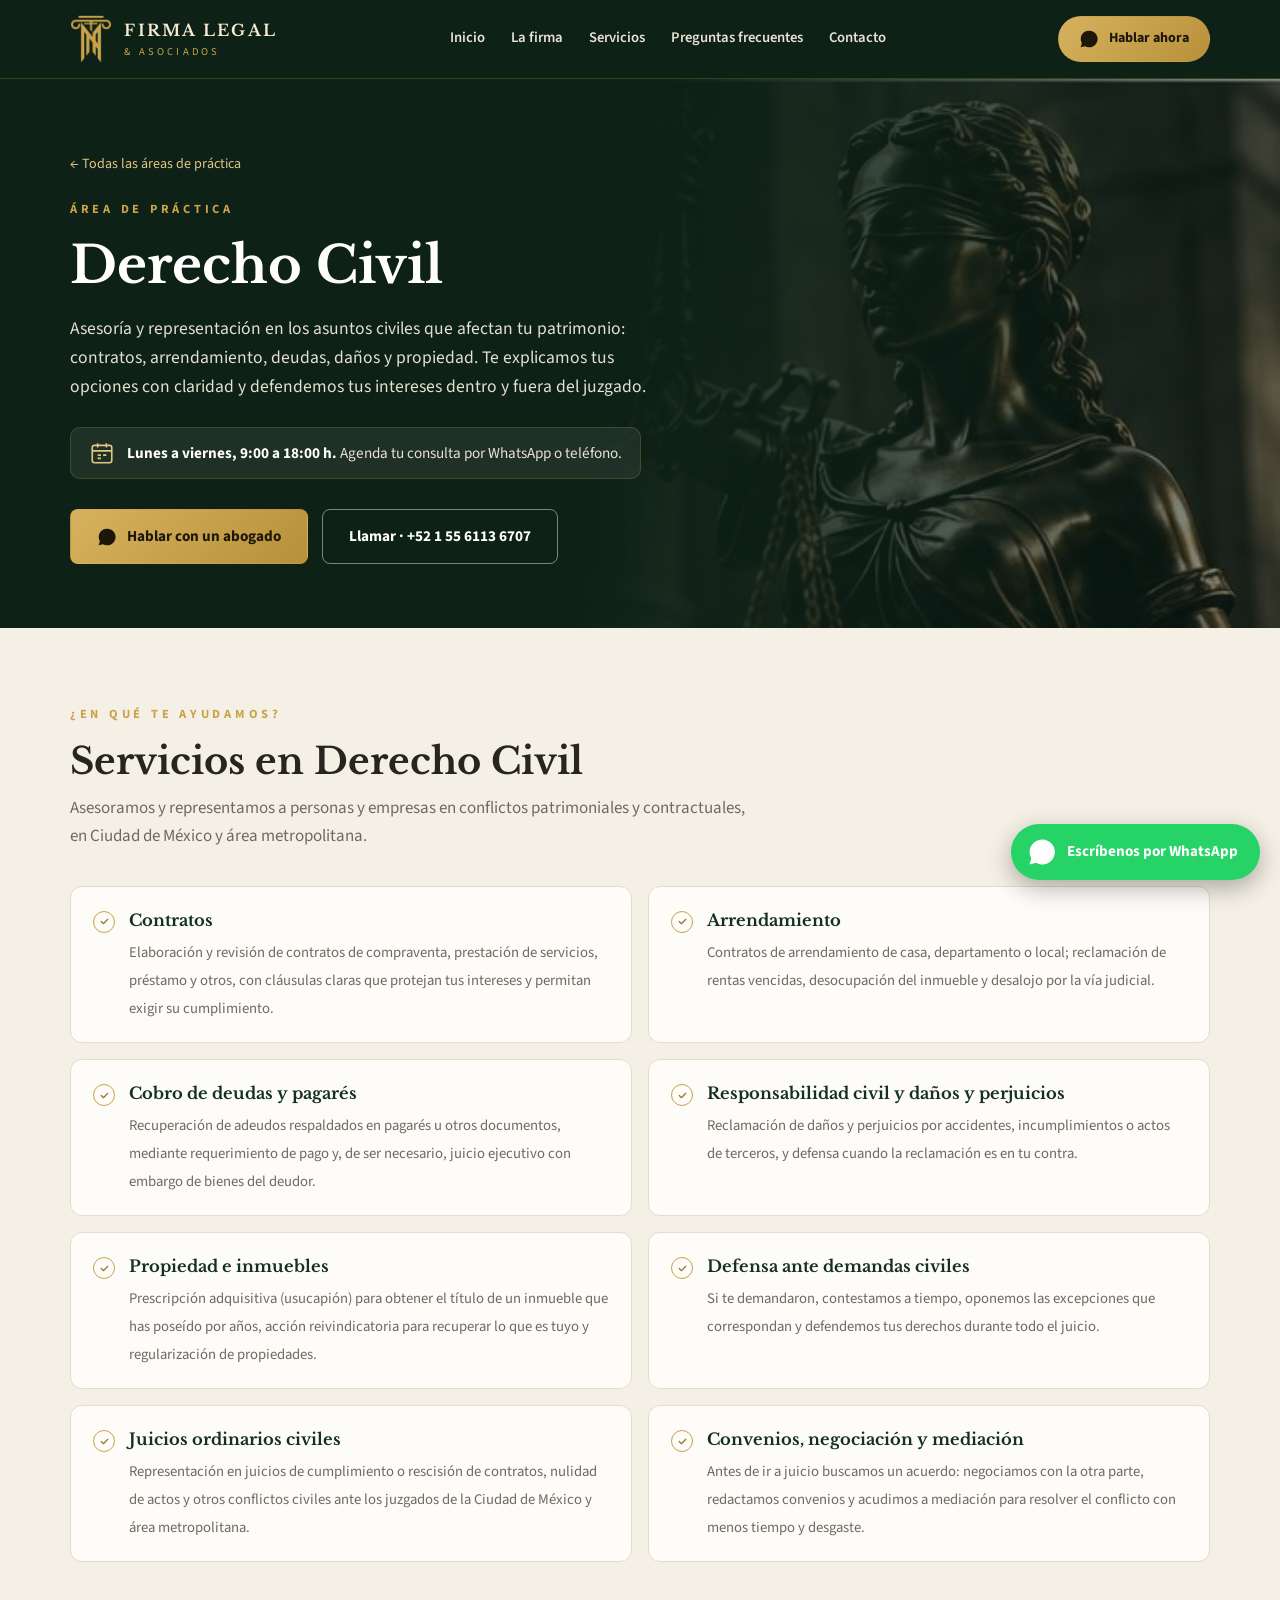
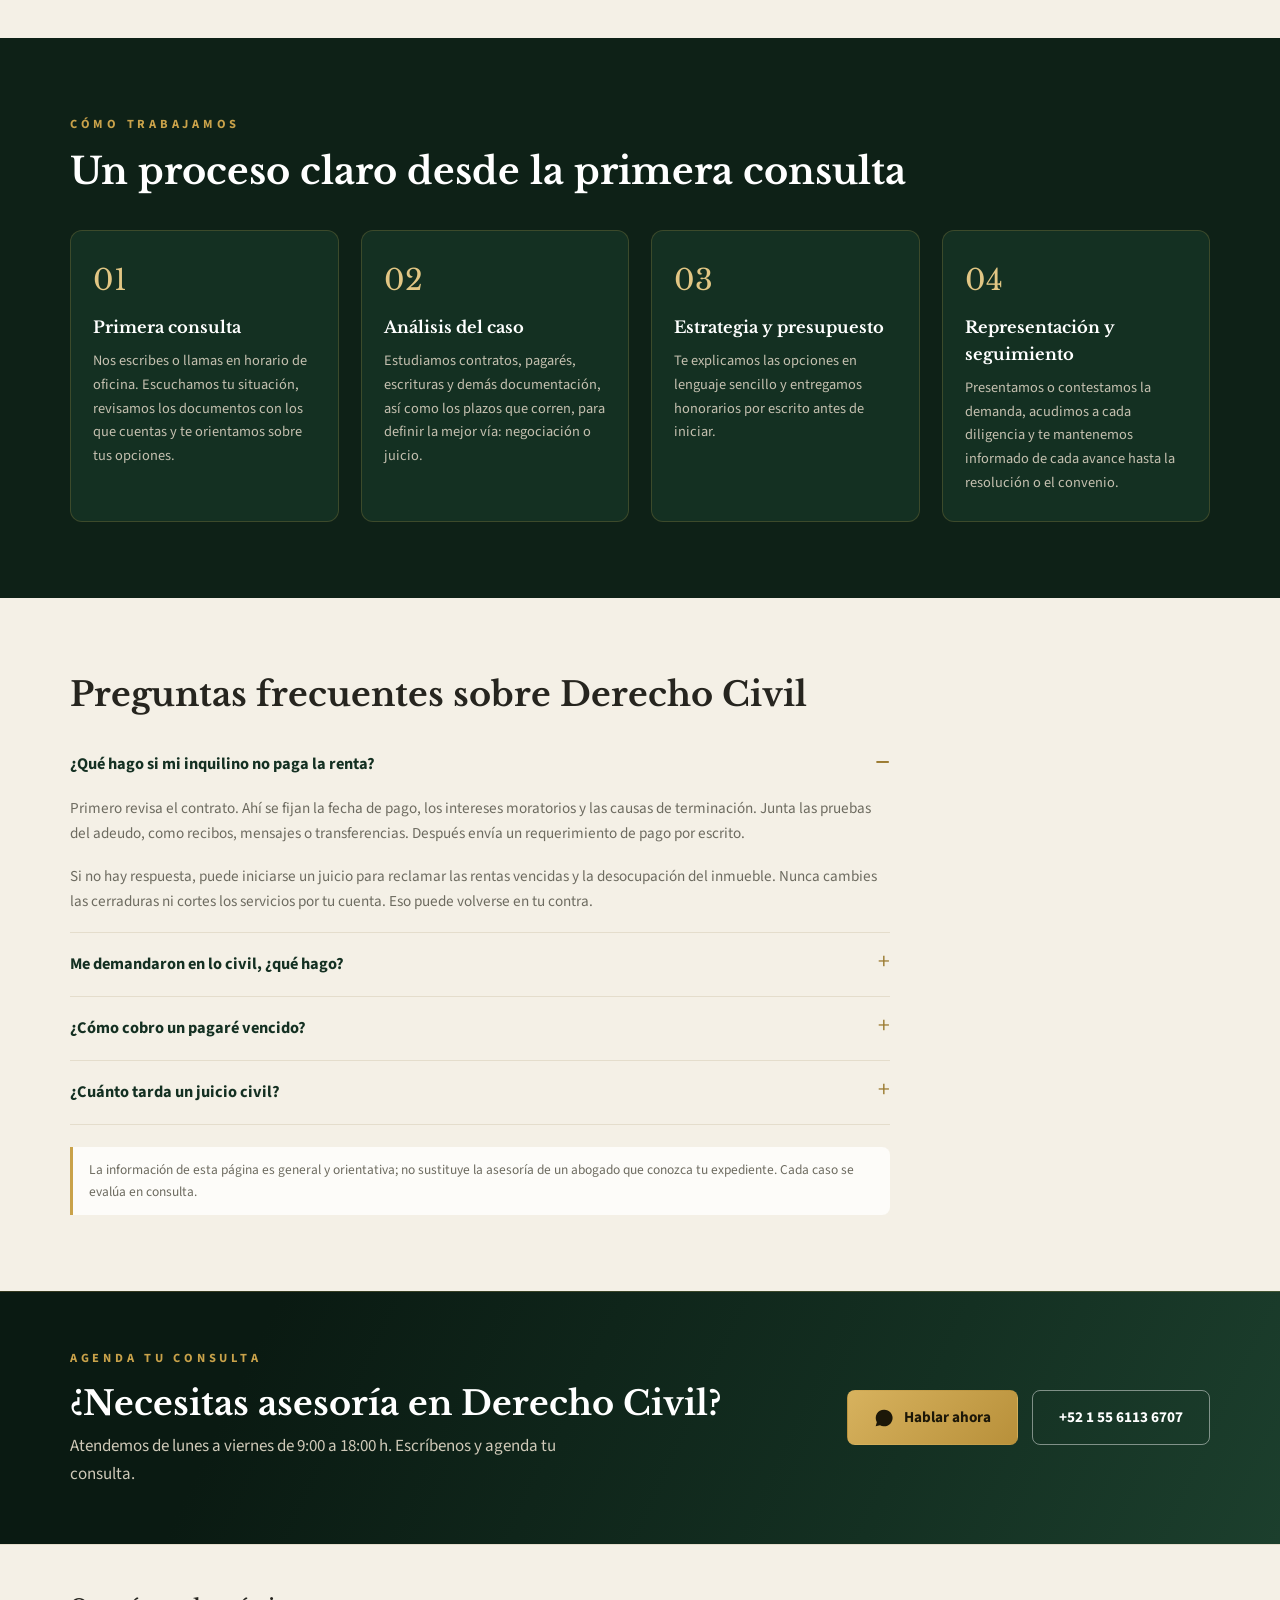
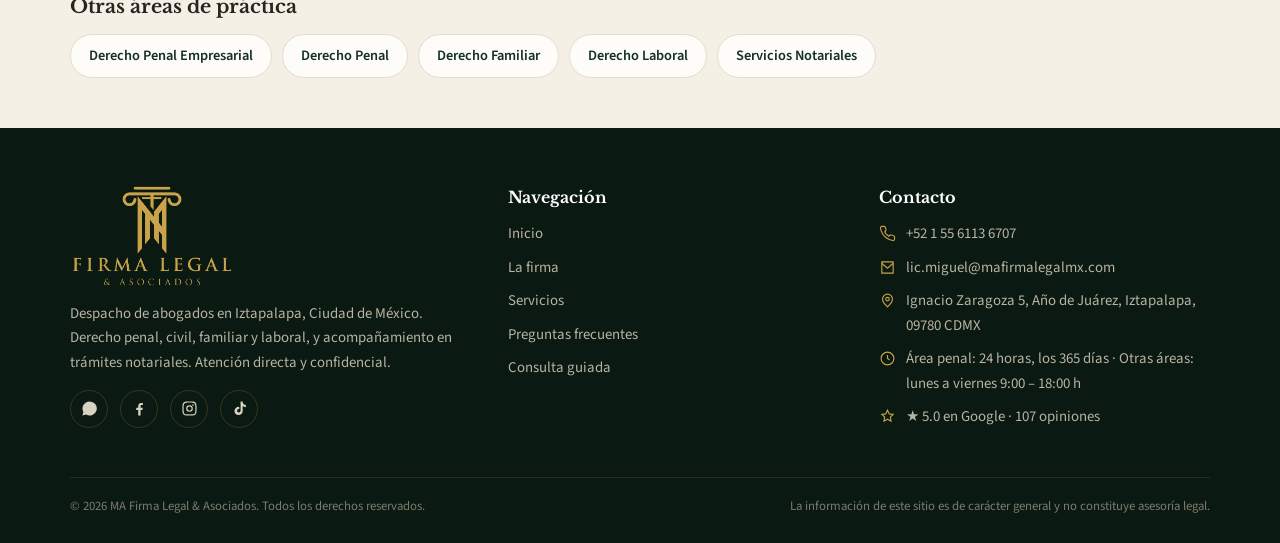
==== commit 0d41e179: "Add TikTok to social links in footer and JSON-LD Co-Authored-By: Claude Opus 4.7 <noreply@anthropic." ====
--- a/civil.html
+++ b/civil.html
@@ -134,7 +134,7 @@
         <div class="redes">
           <a href="#" class="wa-link" aria-label="WhatsApp"><svg viewBox="0 0 24 24"><path d="M17.5 14.4c-.3-.1-1.8-.9-2-1-.3-.1-.5-.1-.7.1-.2.3-.8 1-.9 1.2-.2.2-.3.2-.6.1-.3-.1-1.3-.5-2.4-1.5-.9-.8-1.5-1.8-1.7-2.1-.2-.3 0-.5.1-.6l.4-.5.3-.5v-.5c-.1-.1-.7-1.6-.9-2.2-.2-.6-.5-.5-.7-.5h-.6c-.2 0-.5.1-.8.4-.3.3-1 1-1 2.5s1.1 2.9 1.2 3.1c.1.2 2.1 3.2 5.1 4.5 2.5 1 3 .8 3.6.8.6-.1 1.8-.7 2-1.4.2-.7.2-1.3.2-1.4-.1-.2-.3-.3-.6-.4zM12 2a10 10 0 0 0-8.6 15l-1.4 5 5.2-1.4A10 10 0 1 0 12 2z"/></svg></a>
           <a href="https://www.facebook.com/mafirmalegal2025" target="_blank" rel="noopener" aria-label="Facebook"><svg viewBox="0 0 24 24"><path d="M13.5 22v-8h2.7l.4-3.2h-3.1V8.8c0-.9.3-1.6 1.6-1.6h1.7V4.4c-.3 0-1.3-.1-2.5-.1-2.5 0-4.1 1.5-4.1 4.2v2.3H7.4V14h2.8v8z"/></svg></a>
-          <a href="https://www.instagram.com/mafirmalegal2025" target="_blank" rel="noopener" aria-label="Instagram"><svg viewBox="0 0 24 24"><path d="M12 7.3a4.7 4.7 0 1 0 0 9.4 4.7 4.7 0 0 0 0-9.4zm0 7.7a3 3 0 1 1 0-6 3 3 0 0 1 0 6zm5-8.9a1.1 1.1 0 1 0 0 2.2 1.1 1.1 0 0 0 0-2.2zM12 3.7c2.7 0 3 0 4.1.1 2.7.1 4 1.4 4.1 4.1.1 1.1.1 1.4.1 4.1s0 3-.1 4.1c-.1 2.7-1.4 4-4.1 4.1-1.1.1-1.4.1-4.1.1s-3 0-4.1-.1c-2.7-.1-4-1.4-4.1-4.1-.1-1.1-.1-1.4-.1-4.1s0-3 .1-4.1c.1-2.7 1.4-4 4.1-4.1 1.1-.1 1.4-.1 4.1-.1zM12 2C9.3 2 8.9 2 7.9 2.1 4.2 2.2 2.2 4.2 2.1 7.9 2 8.9 2 9.3 2 12s0 3.1.1 4.1c.1 3.7 2.1 5.7 5.8 5.8 1 .1 1.4.1 4.1.1s3.1 0 4.1-.1c3.7-.1 5.7-2.1 5.8-5.8.1-1 .1-1.4.1-4.1s0-3.1-.1-4.1c-.1-3.7-2.1-5.7-5.8-5.8C15.1 2 14.7 2 12 2z"/></svg></a>
+          <a href="https://www.instagram.com/mafirmalegal2025" target="_blank" rel="noopener" aria-label="Instagram"><svg viewBox="0 0 24 24"><path d="M12 7.3a4.7 4.7 0 1 0 0 9.4 4.7 4.7 0 0 0 0-9.4zm0 7.7a3 3 0 1 1 0-6 3 3 0 0 1 0 6zm5-8.9a1.1 1.1 0 1 0 0 2.2 1.1 1.1 0 0 0 0-2.2zM12 3.7c2.7 0 3 0 4.1.1 2.7.1 4 1.4 4.1 4.1.1 1.1.1 1.4.1 4.1s0 3-.1 4.1c-.1 2.7-1.4 4-4.1 4.1-1.1.1-1.4.1-4.1.1s-3 0-4.1-.1c-2.7-.1-4-1.4-4.1-4.1-.1-1.1-.1-1.4-.1-4.1s0-3 .1-4.1c.1-2.7 1.4-4 4.1-4.1 1.1-.1 1.4-.1 4.1-.1zM12 2C9.3 2 8.9 2 7.9 2.1 4.2 2.2 2.2 4.2 2.1 7.9 2 8.9 2 9.3 2 12s0 3.1.1 4.1c.1 3.7 2.1 5.7 5.8 5.8 1 .1 1.4.1 4.1.1s3.1 0 4.1-.1c3.7-.1 5.7-2.1 5.8-5.8.1-1 .1-1.4.1-4.1s0-3.1-.1-4.1c-.1-3.7-2.1-5.7-5.8-5.8C15.1 2 14.7 2 12 2z"/></svg></a><a href="https://www.tiktok.com/@ma_firmalegal" target="_blank" rel="noopener" aria-label="TikTok"><svg viewBox="0 0 24 24"><path d="M16.5 2h-3v13.3a2.5 2.5 0 1 1-2.5-2.5c.3 0 .5 0 .7.1V9.8a5.8 5.8 0 1 0 4.8 5.7V8.6a7.3 7.3 0 0 0 4.5 1.5V7a4.5 4.5 0 0 1-4.5-5z"/></svg></a>
         </div>
       </div>
       <div>
